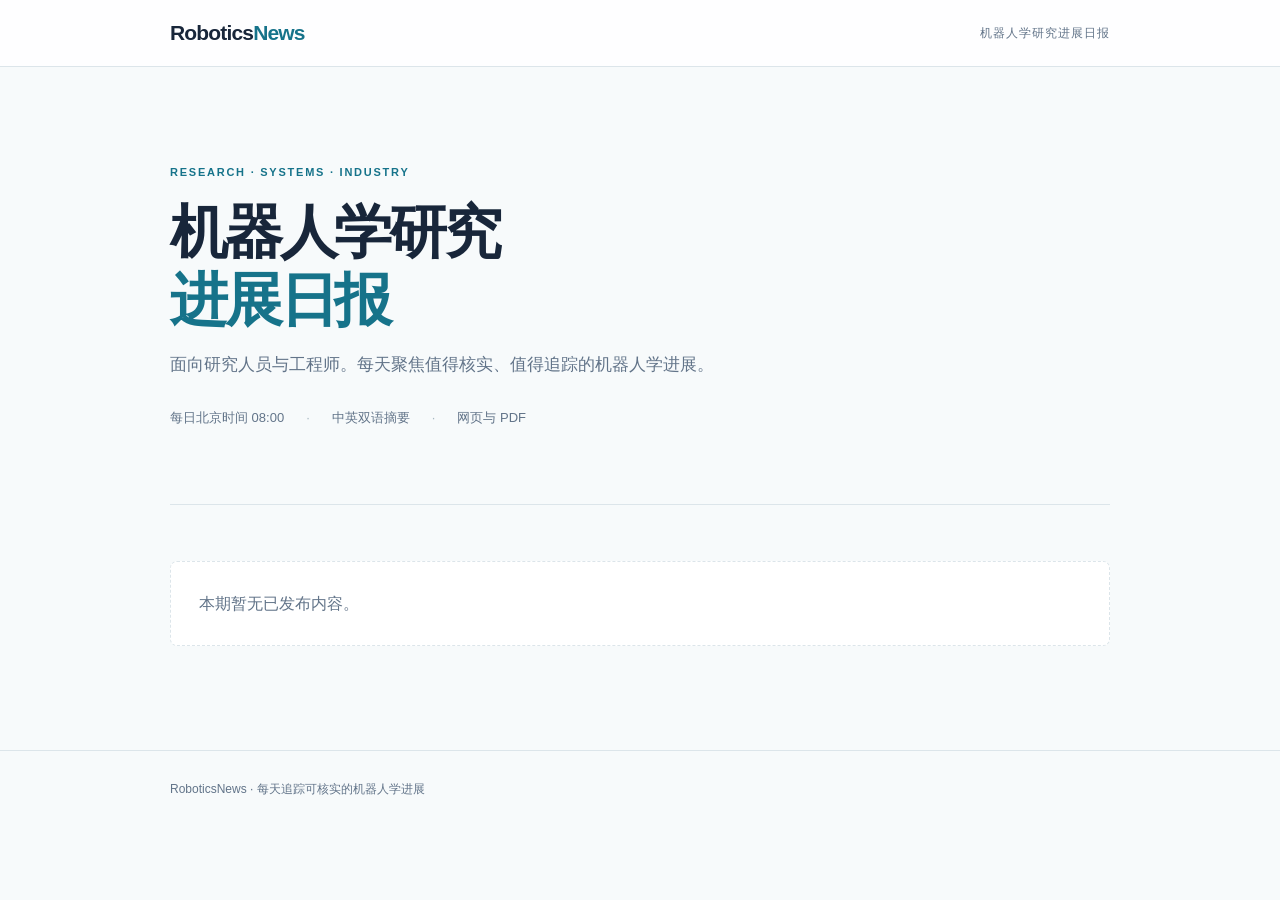
==== docs/index.html @ 25ad9e43 "feat: generate daily webpage and archived PDFs" ====
<!doctype html><html lang="zh-CN"><head><meta charset="utf-8"><meta name="viewport" content="width=device-width, initial-scale=1"><meta name="description" content="机器人学研究进展日报：论文、技术和产业动态"><title>日报 · RoboticsNews</title><link rel="stylesheet" href="style.css"></head><body><header class="site-header"><div class="shell header-inner"><a class="brand" href="index.html">Robotics<span>News</span></a><span class="header-note">机器人学研究进展日报</span></div></header><main class="shell"><section class="hero home-hero"><div class="eyebrow">RESEARCH · SYSTEMS · INDUSTRY</div><h1>机器人学研究<br><em>进展日报</em></h1><p class="hero-sub">面向研究人员与工程师。每天聚焦值得核实、值得追踪的机器人学进展。</p><div class="hero-meta"><span>每日北京时间 08:00</span><span>中英双语摘要</span><span>网页与 PDF</span></div></section><section class="content-section"><p class="empty">本期暂无已发布内容。</p></section></main><footer class="site-footer"><div class="shell">RoboticsNews · 每天追踪可核实的机器人学进展</div></footer></body></html>
---- docs/style.css ----
:root{color-scheme:light;--ink:#18263a;--muted:#627489;--accent:#16738a;--line:#dce5ea;--paper:#f7fafb;--white:#fff}
*{box-sizing:border-box}
html{scroll-behavior:smooth}
body{margin:0;background:var(--paper);color:var(--ink);font-family:Inter,"Noto Sans SC","Microsoft YaHei",-apple-system,BlinkMacSystemFont,"Segoe UI",sans-serif;line-height:1.7}
a{color:var(--accent);text-decoration:none}
a:hover{text-decoration:underline}
.shell{width:min(100% - 40px,940px);margin:auto}
.site-header{border-bottom:1px solid var(--line);background:rgba(255,255,255,.9)}
.header-inner{display:flex;align-items:center;justify-content:space-between;min-height:66px;gap:16px}
.brand{font-size:21px;font-weight:800;letter-spacing:-.04em;color:var(--ink)}
.brand span{color:var(--accent)}
.header-note{font-size:12px;color:var(--muted);letter-spacing:.08em}
.hero{padding:64px 0 42px;border-bottom:1px solid var(--line)}
.home-hero{padding:96px 0 74px}
.eyebrow{font-size:11px;color:var(--accent);font-weight:800;letter-spacing:.16em}
h1{font-size:clamp(34px,6vw,58px);line-height:1.18;letter-spacing:-.055em;margin:16px 0}
h1 em{font-style:normal;color:var(--accent)}
.hero-sub{font-size:17px;color:var(--muted);max-width:680px;margin:0}
.hero-meta{display:flex;flex-wrap:wrap;align-items:center;gap:9px 22px;margin-top:28px;color:var(--muted);font-size:13px}
.hero-meta span+span:before{content:"·";margin-right:22px;color:#a8b8c2}
.pdf-link{background:var(--ink);color:white;border-radius:6px;padding:8px 14px;font-weight:700}
.pdf-link:hover{background:var(--accent);text-decoration:none}
.issue-note{margin:24px 0 0;color:var(--muted);font-size:13px}
.content-section{padding:40px 0 24px}
.section-title{display:flex;align-items:center;gap:12px;margin-bottom:20px}
.section-mark{width:4px;height:22px;background:var(--accent);border-radius:3px}
h2{font-size:23px;letter-spacing:-.025em;margin:0}
.section-count{color:var(--muted);font-size:13px;margin-left:auto}
.entries{display:grid;gap:16px}
.entry{background:var(--white);border:1px solid var(--line);border-radius:9px;padding:25px 28px;box-shadow:0 2px 9px rgba(18,40,56,.025)}
.tags{display:flex;flex-wrap:wrap;gap:6px;margin-bottom:12px}
.tag{font-size:11px;color:#246b7b;background:#e8f4f5;border-radius:4px;padding:2px 8px}
.entry h3{font-size:20px;line-height:1.45;margin:0 0 4px;letter-spacing:-.02em}
.entry p{margin:9px 0;font-size:14px}
.entry .entry-en-title{font-size:13px;color:var(--muted);margin:0 0 16px}
.entry .entry-en{color:#4e6174}
.entry .limitations{color:#5b6673}
.entry-links{display:flex;flex-wrap:wrap;gap:18px;padding-top:12px;font-size:13px;font-weight:700}
.empty{padding:28px;color:var(--muted);background:white;border:1px dashed var(--line);border-radius:7px}
.site-footer{border-top:1px solid var(--line);margin-top:64px;padding:28px 0;color:var(--muted);font-size:12px}
@media(max-width:640px){.shell{width:min(100% - 28px,940px)}.header-note{display:none}.hero{padding:48px 0 32px}.home-hero{padding:64px 0 52px}.hero-sub{font-size:15px}.hero-meta span+span:before{display:none}.entry{padding:20px}.entry h3{font-size:18px}}
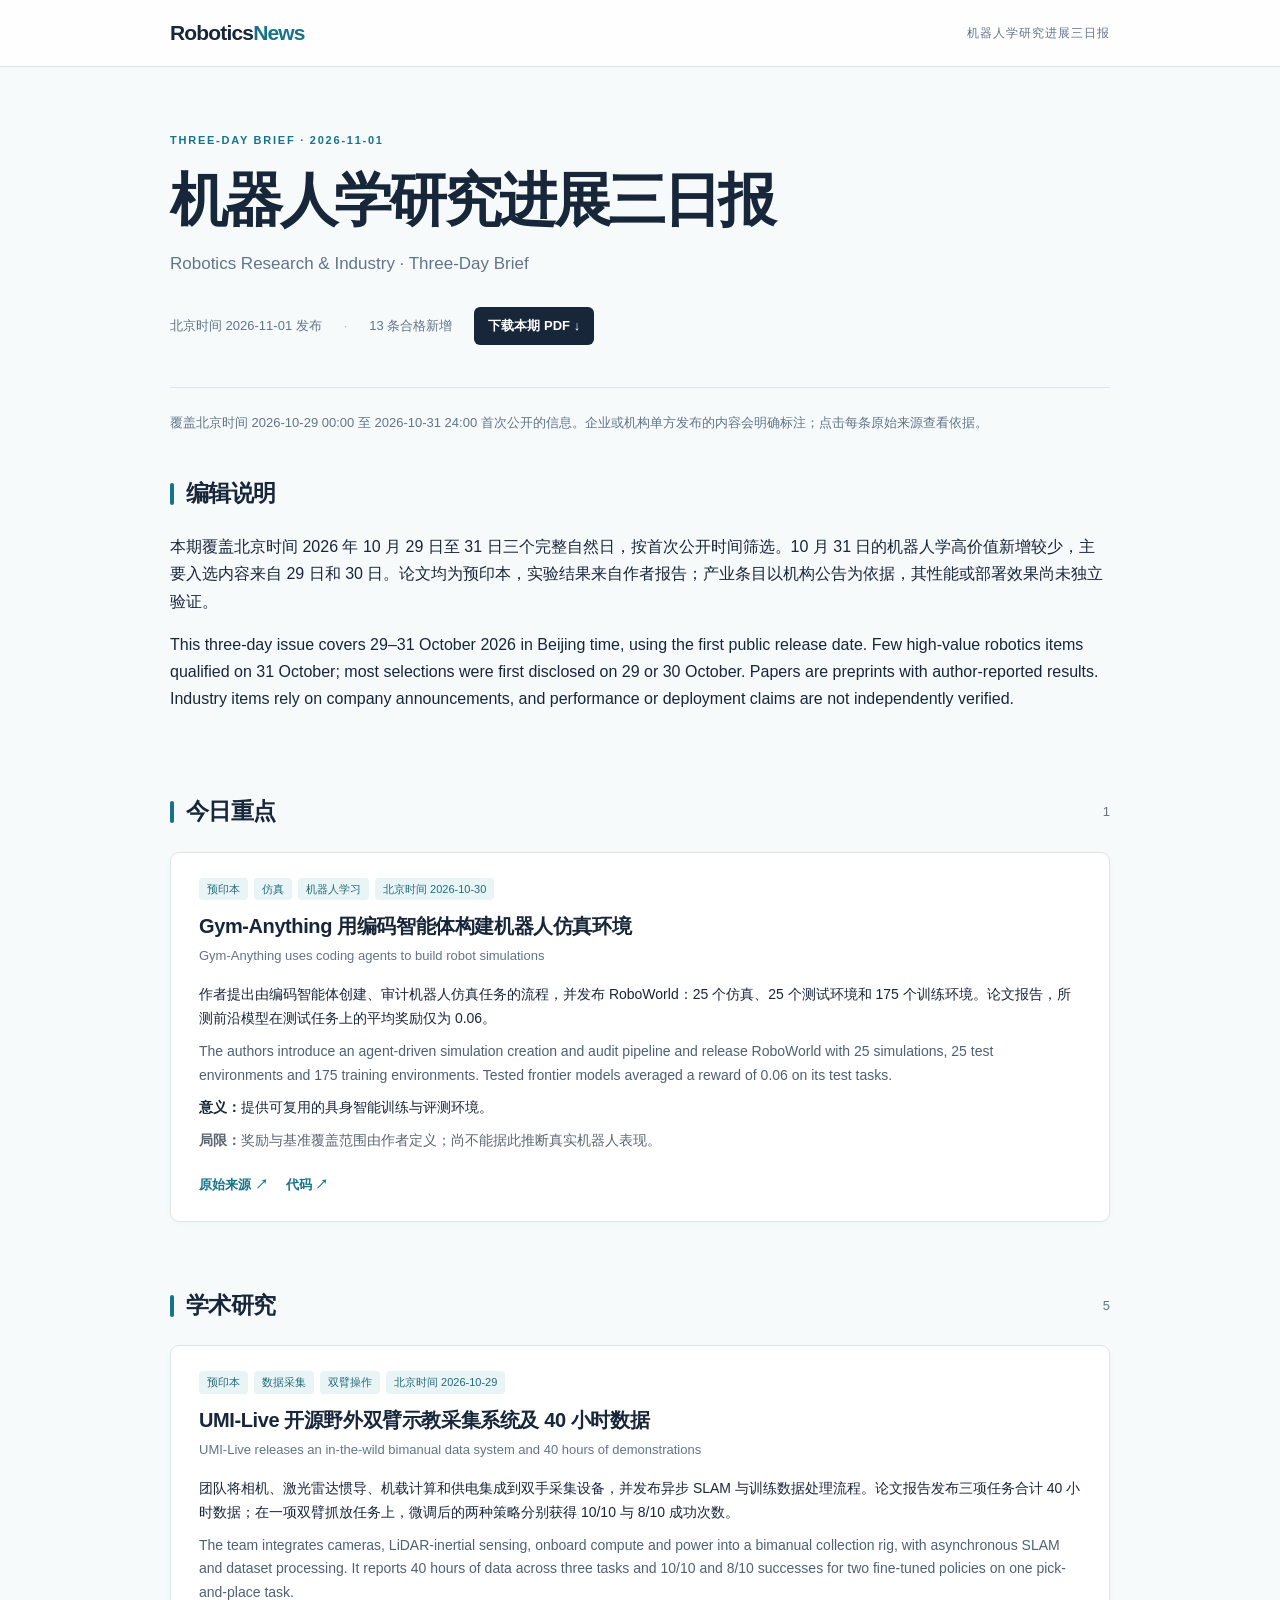
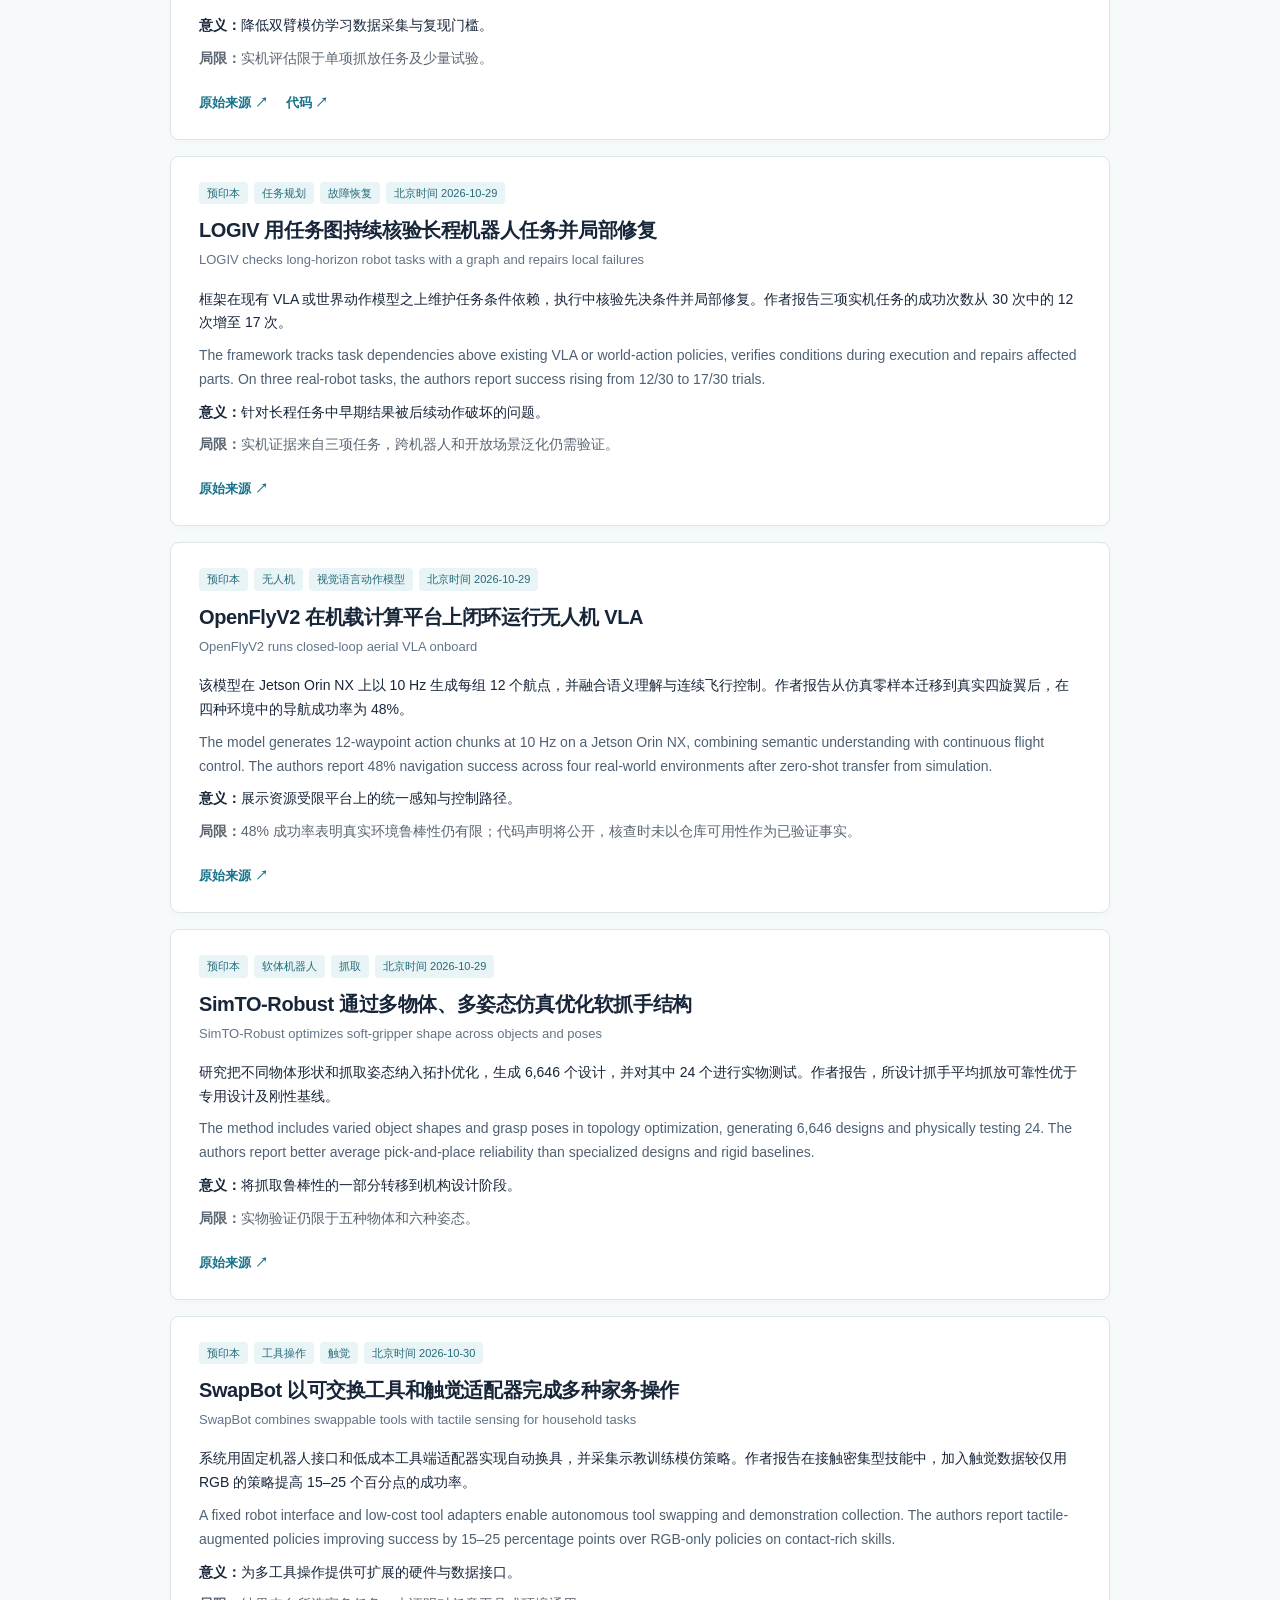
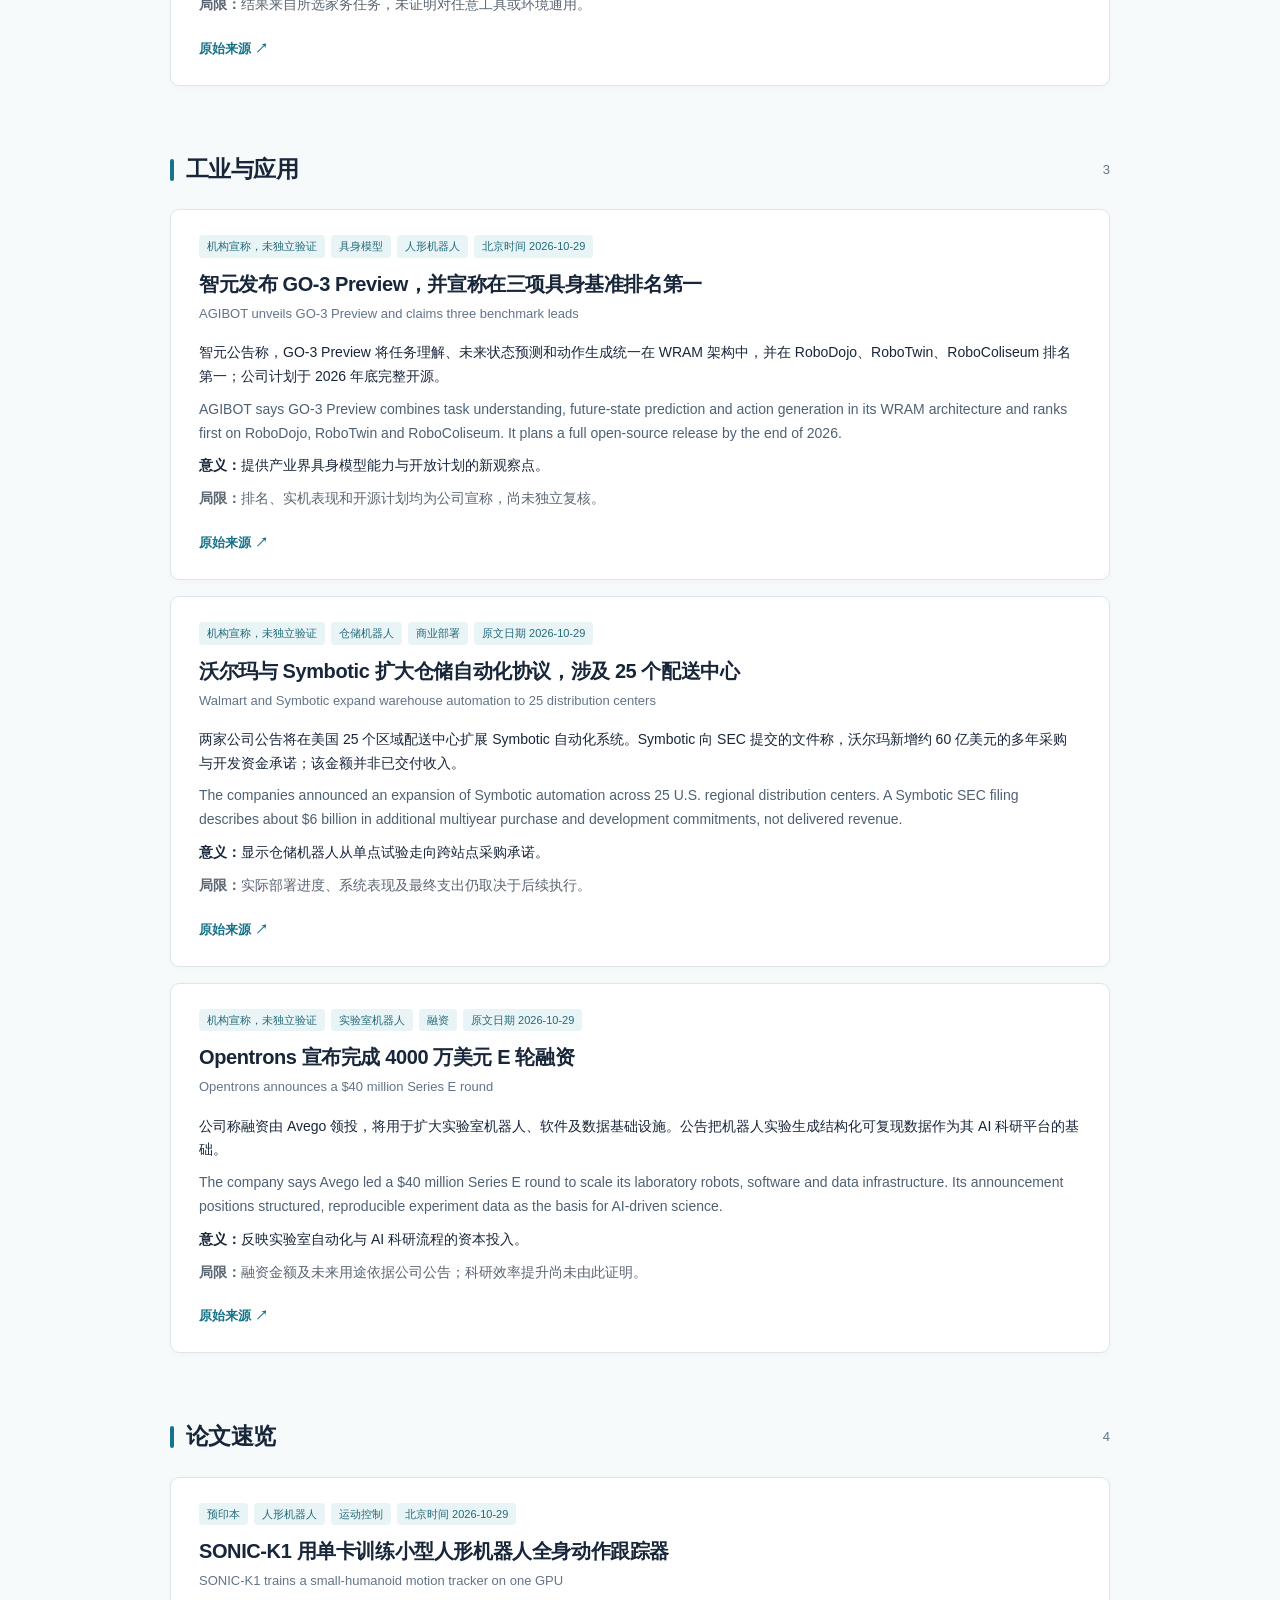
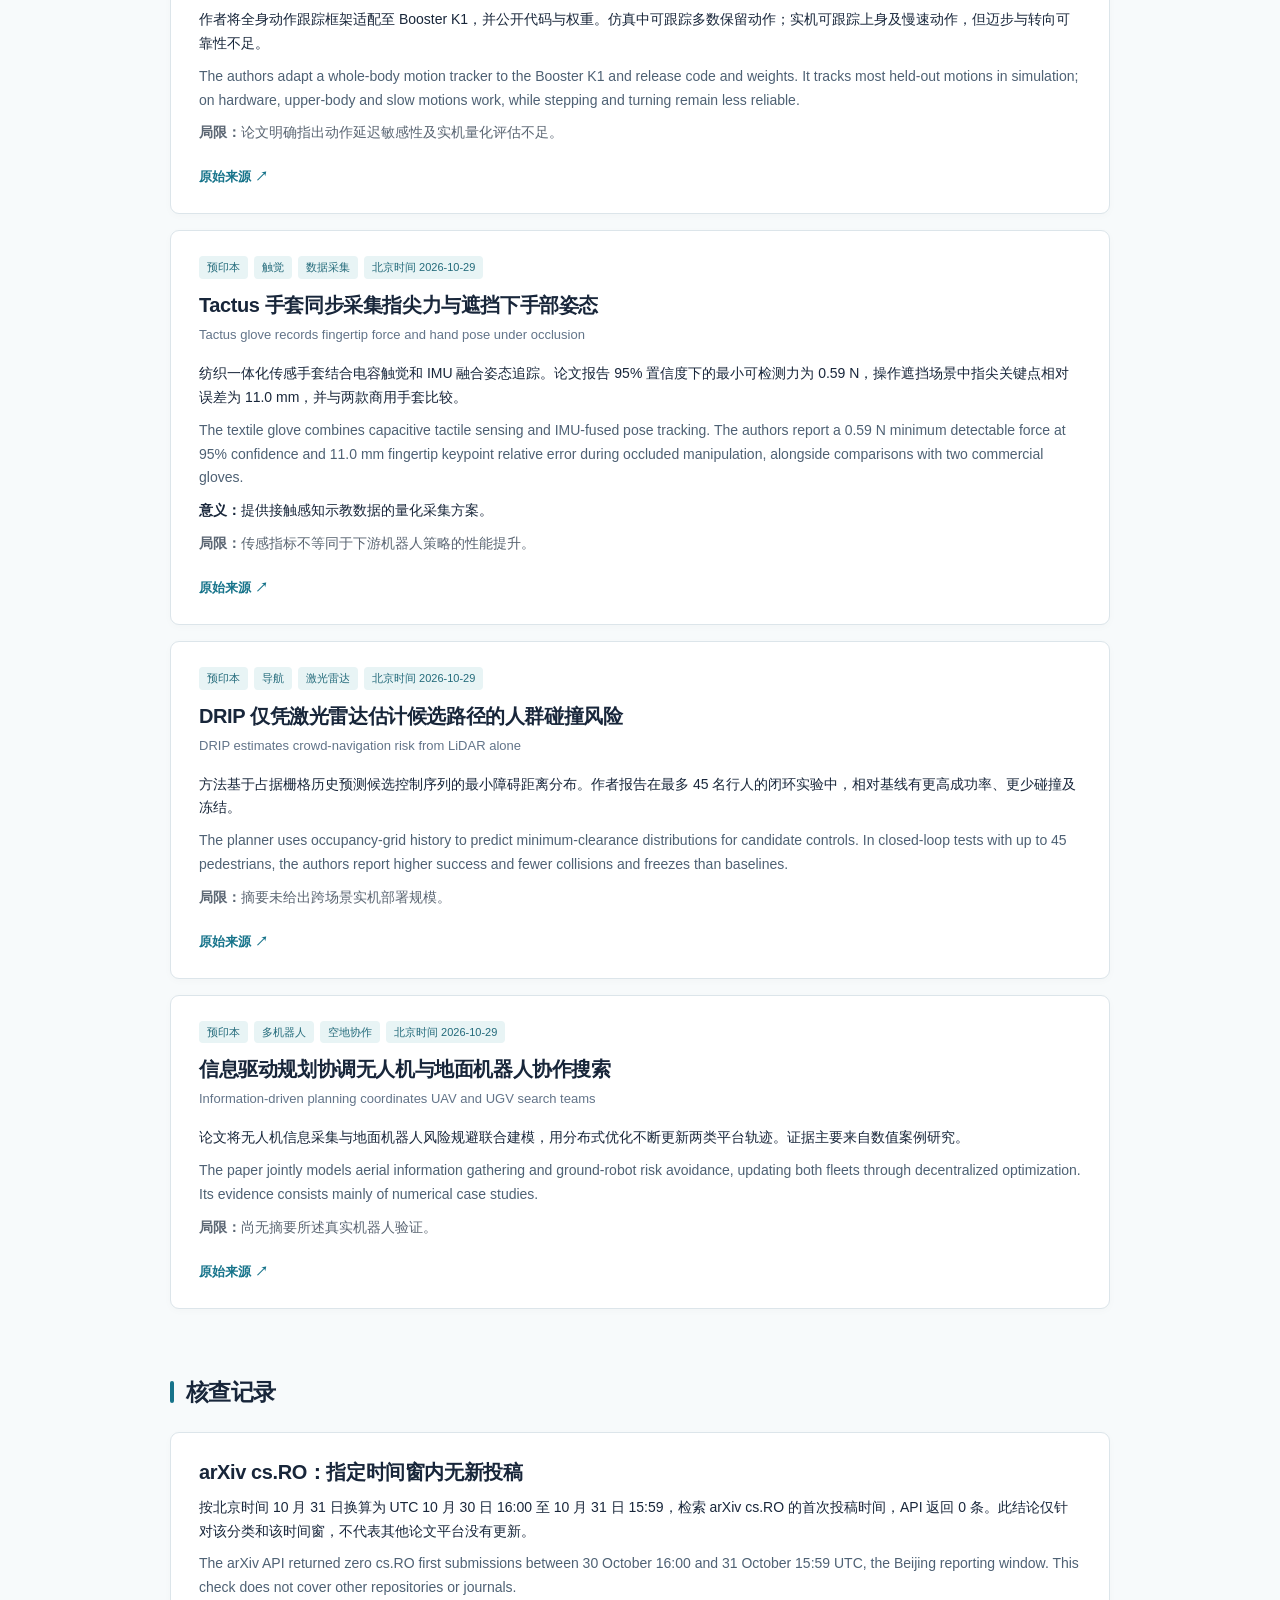
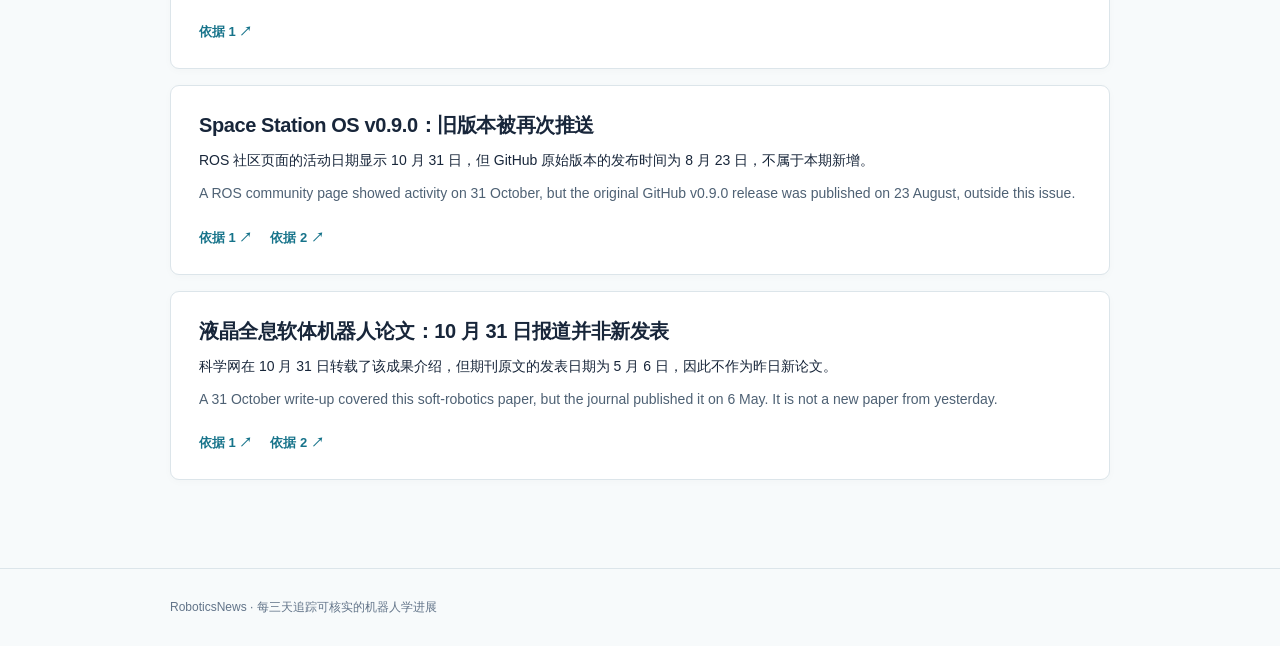
==== commit e5e060f7: "Publish first three-day robotics brief" ====
--- a/docs/index.html
+++ b/docs/index.html
@@ -1 +1 @@
-<!doctype html><html lang="zh-CN"><head><meta charset="utf-8"><meta name="viewport" content="width=device-width, initial-scale=1"><meta name="description" content="机器人学研究进展日报：论文、技术和产业动态"><title>日报 · RoboticsNews</title><link rel="stylesheet" href="style.css"></head><body><header class="site-header"><div class="shell header-inner"><a class="brand" href="index.html">Robotics<span>News</span></a><span class="header-note">机器人学研究进展日报</span></div></header><main class="shell"><section class="hero home-hero"><div class="eyebrow">RESEARCH · SYSTEMS · INDUSTRY</div><h1>机器人学研究<br><em>进展日报</em></h1><p class="hero-sub">面向研究人员与工程师。每天聚焦值得核实、值得追踪的机器人学进展。</p><div class="hero-meta"><span>每日北京时间 08:00</span><span>中英双语摘要</span><span>网页与 PDF</span></div></section><section class="content-section"><p class="empty">本期暂无已发布内容。</p></section></main><footer class="site-footer"><div class="shell">RoboticsNews · 每天追踪可核实的机器人学进展</div></footer></body></html>+<!doctype html><html lang="zh-CN"><head><meta charset="utf-8"><meta name="viewport" content="width=device-width, initial-scale=1"><meta name="description" content="机器人学研究进展三日报：论文、技术和产业动态"><title>2026-11-01 三日报 · RoboticsNews</title><link rel="stylesheet" href="style.css"></head><body><header class="site-header"><div class="shell header-inner"><a class="brand" href="index.html">Robotics<span>News</span></a><span class="header-note">机器人学研究进展三日报</span></div></header><main class="shell"><section class="hero"><div class="eyebrow">THREE-DAY BRIEF · 2026-11-01</div><h1>机器人学研究进展三日报</h1><p class="hero-sub">Robotics Research & Industry · Three-Day Brief</p><div class="hero-meta"><span>北京时间 2026-11-01 发布</span><span>13 条合格新增</span><a class="pdf-link" href="pdf/2026-11-01.pdf">下载本期 PDF ↓</a></div></section><p class="issue-note">覆盖北京时间 2026-10-29 00:00 至 2026-10-31 24:00 首次公开的信息。企业或机构单方发布的内容会明确标注；点击每条原始来源查看依据。</p><section class="content-section"><div class="section-title"><span class="section-mark"></span><h2>编辑说明</h2></div><p>本期覆盖北京时间 2026 年 10 月 29 日至 31 日三个完整自然日，按首次公开时间筛选。10 月 31 日的机器人学高价值新增较少，主要入选内容来自 29 日和 30 日。论文均为预印本，实验结果来自作者报告；产业条目以机构公告为依据，其性能或部署效果尚未独立验证。</p><p class="entry-en" lang="en">This three-day issue covers 29–31 October 2026 in Beijing time, using the first public release date. Few high-value robotics items qualified on 31 October; most selections were first disclosed on 29 or 30 October. Papers are preprints with author-reported results. Industry items rely on company announcements, and performance or deployment claims are not independently verified.</p></section><section class="content-section"><div class="section-title"><span class="section-mark"></span><h2>今日重点</h2><span class="section-count">1</span></div><div class="entries"><article class="entry" id="2026-11-01-gym-anything"><div class="tags"><span class="tag">预印本</span><span class="tag">仿真</span><span class="tag">机器人学习</span><span class="tag">北京时间 2026-10-30</span></div><h3>Gym-Anything 用编码智能体构建机器人仿真环境</h3><p class="entry-en-title">Gym-Anything uses coding agents to build robot simulations</p><p>作者提出由编码智能体创建、审计机器人仿真任务的流程，并发布 RoboWorld：25 个仿真、25 个测试环境和 175 个训练环境。论文报告，所测前沿模型在测试任务上的平均奖励仅为 0.06。</p><p class="entry-en" lang="en">The authors introduce an agent-driven simulation creation and audit pipeline and release RoboWorld with 25 simulations, 25 test environments and 175 training environments. Tested frontier models averaged a reward of 0.06 on its test tasks.</p><p><strong>意义：</strong>提供可复用的具身智能训练与评测环境。</p><p class="limitations"><strong>局限：</strong>奖励与基准覆盖范围由作者定义；尚不能据此推断真实机器人表现。</p><div class="entry-links"><a href="https://arxiv.org/abs/2610.40565" target="_blank" rel="noopener noreferrer">原始来源 ↗</a><a href="https://gym-anything.github.io/robotics" target="_blank" rel="noopener noreferrer">代码 ↗</a></div></article></div></section><section class="content-section"><div class="section-title"><span class="section-mark"></span><h2>学术研究</h2><span class="section-count">5</span></div><div class="entries"><article class="entry" id="2026-11-01-umi-live"><div class="tags"><span class="tag">预印本</span><span class="tag">数据采集</span><span class="tag">双臂操作</span><span class="tag">北京时间 2026-10-29</span></div><h3>UMI-Live 开源野外双臂示教采集系统及 40 小时数据</h3><p class="entry-en-title">UMI-Live releases an in-the-wild bimanual data system and 40 hours of demonstrations</p><p>团队将相机、激光雷达惯导、机载计算和供电集成到双手采集设备，并发布异步 SLAM 与训练数据处理流程。论文报告发布三项任务合计 40 小时数据；在一项双臂抓放任务上，微调后的两种策略分别获得 10/10 与 8/10 成功次数。</p><p class="entry-en" lang="en">The team integrates cameras, LiDAR-inertial sensing, onboard compute and power into a bimanual collection rig, with asynchronous SLAM and dataset processing. It reports 40 hours of data across three tasks and 10/10 and 8/10 successes for two fine-tuned policies on one pick-and-place task.</p><p><strong>意义：</strong>降低双臂模仿学习数据采集与复现门槛。</p><p class="limitations"><strong>局限：</strong>实机评估限于单项抓放任务及少量试验。</p><div class="entry-links"><a href="https://arxiv.org/abs/2610.39385" target="_blank" rel="noopener noreferrer">原始来源 ↗</a><a href="https://umi-live.github.io/" target="_blank" rel="noopener noreferrer">代码 ↗</a></div></article><article class="entry" id="2026-11-01-logiv"><div class="tags"><span class="tag">预印本</span><span class="tag">任务规划</span><span class="tag">故障恢复</span><span class="tag">北京时间 2026-10-29</span></div><h3>LOGIV 用任务图持续核验长程机器人任务并局部修复</h3><p class="entry-en-title">LOGIV checks long-horizon robot tasks with a graph and repairs local failures</p><p>框架在现有 VLA 或世界动作模型之上维护任务条件依赖，执行中核验先决条件并局部修复。作者报告三项实机任务的成功次数从 30 次中的 12 次增至 17 次。</p><p class="entry-en" lang="en">The framework tracks task dependencies above existing VLA or world-action policies, verifies conditions during execution and repairs affected parts. On three real-robot tasks, the authors report success rising from 12/30 to 17/30 trials.</p><p><strong>意义：</strong>针对长程任务中早期结果被后续动作破坏的问题。</p><p class="limitations"><strong>局限：</strong>实机证据来自三项任务，跨机器人和开放场景泛化仍需验证。</p><div class="entry-links"><a href="https://arxiv.org/abs/2610.40016" target="_blank" rel="noopener noreferrer">原始来源 ↗</a></div></article><article class="entry" id="2026-11-01-openflyv2"><div class="tags"><span class="tag">预印本</span><span class="tag">无人机</span><span class="tag">视觉语言动作模型</span><span class="tag">北京时间 2026-10-29</span></div><h3>OpenFlyV2 在机载计算平台上闭环运行无人机 VLA</h3><p class="entry-en-title">OpenFlyV2 runs closed-loop aerial VLA onboard</p><p>该模型在 Jetson Orin NX 上以 10 Hz 生成每组 12 个航点，并融合语义理解与连续飞行控制。作者报告从仿真零样本迁移到真实四旋翼后，在四种环境中的导航成功率为 48%。</p><p class="entry-en" lang="en">The model generates 12-waypoint action chunks at 10 Hz on a Jetson Orin NX, combining semantic understanding with continuous flight control. The authors report 48% navigation success across four real-world environments after zero-shot transfer from simulation.</p><p><strong>意义：</strong>展示资源受限平台上的统一感知与控制路径。</p><p class="limitations"><strong>局限：</strong>48% 成功率表明真实环境鲁棒性仍有限；代码声明将公开，核查时未以仓库可用性作为已验证事实。</p><div class="entry-links"><a href="https://arxiv.org/abs/2610.39287" target="_blank" rel="noopener noreferrer">原始来源 ↗</a></div></article><article class="entry" id="2026-11-01-simto"><div class="tags"><span class="tag">预印本</span><span class="tag">软体机器人</span><span class="tag">抓取</span><span class="tag">北京时间 2026-10-29</span></div><h3>SimTO-Robust 通过多物体、多姿态仿真优化软抓手结构</h3><p class="entry-en-title">SimTO-Robust optimizes soft-gripper shape across objects and poses</p><p>研究把不同物体形状和抓取姿态纳入拓扑优化，生成 6,646 个设计，并对其中 24 个进行实物测试。作者报告，所设计抓手平均抓放可靠性优于专用设计及刚性基线。</p><p class="entry-en" lang="en">The method includes varied object shapes and grasp poses in topology optimization, generating 6,646 designs and physically testing 24. The authors report better average pick-and-place reliability than specialized designs and rigid baselines.</p><p><strong>意义：</strong>将抓取鲁棒性的一部分转移到机构设计阶段。</p><p class="limitations"><strong>局限：</strong>实物验证仍限于五种物体和六种姿态。</p><div class="entry-links"><a href="https://arxiv.org/abs/2610.39560" target="_blank" rel="noopener noreferrer">原始来源 ↗</a></div></article><article class="entry" id="2026-11-01-swapbot"><div class="tags"><span class="tag">预印本</span><span class="tag">工具操作</span><span class="tag">触觉</span><span class="tag">北京时间 2026-10-30</span></div><h3>SwapBot 以可交换工具和触觉适配器完成多种家务操作</h3><p class="entry-en-title">SwapBot combines swappable tools with tactile sensing for household tasks</p><p>系统用固定机器人接口和低成本工具端适配器实现自动换具，并采集示教训练模仿策略。作者报告在接触密集型技能中，加入触觉数据较仅用 RGB 的策略提高 15–25 个百分点的成功率。</p><p class="entry-en" lang="en">A fixed robot interface and low-cost tool adapters enable autonomous tool swapping and demonstration collection. The authors report tactile-augmented policies improving success by 15–25 percentage points over RGB-only policies on contact-rich skills.</p><p><strong>意义：</strong>为多工具操作提供可扩展的硬件与数据接口。</p><p class="limitations"><strong>局限：</strong>结果来自所选家务任务，未证明对任意工具或环境通用。</p><div class="entry-links"><a href="https://arxiv.org/abs/2610.40646" target="_blank" rel="noopener noreferrer">原始来源 ↗</a></div></article></div></section><section class="content-section"><div class="section-title"><span class="section-mark"></span><h2>工业与应用</h2><span class="section-count">3</span></div><div class="entries"><article class="entry" id="2026-11-01-agibot-go3"><div class="tags"><span class="tag">机构宣称，未独立验证</span><span class="tag">具身模型</span><span class="tag">人形机器人</span><span class="tag">北京时间 2026-10-29</span></div><h3>智元发布 GO-3 Preview，并宣称在三项具身基准排名第一</h3><p class="entry-en-title">AGIBOT unveils GO-3 Preview and claims three benchmark leads</p><p>智元公告称，GO-3 Preview 将任务理解、未来状态预测和动作生成统一在 WRAM 架构中，并在 RoboDojo、RoboTwin、RoboColiseum 排名第一；公司计划于 2026 年底完整开源。</p><p class="entry-en" lang="en">AGIBOT says GO-3 Preview combines task understanding, future-state prediction and action generation in its WRAM architecture and ranks first on RoboDojo, RoboTwin and RoboColiseum. It plans a full open-source release by the end of 2026.</p><p><strong>意义：</strong>提供产业界具身模型能力与开放计划的新观察点。</p><p class="limitations"><strong>局限：</strong>排名、实机表现和开源计划均为公司宣称，尚未独立复核。</p><div class="entry-links"><a href="https://www.agibot.com/article/231/detail/133.html" target="_blank" rel="noopener noreferrer">原始来源 ↗</a></div></article><article class="entry" id="2026-11-01-symbotic-walmart"><div class="tags"><span class="tag">机构宣称，未独立验证</span><span class="tag">仓储机器人</span><span class="tag">商业部署</span><span class="tag">原文日期 2026-10-29</span></div><h3>沃尔玛与 Symbotic 扩大仓储自动化协议，涉及 25 个配送中心</h3><p class="entry-en-title">Walmart and Symbotic expand warehouse automation to 25 distribution centers</p><p>两家公司公告将在美国 25 个区域配送中心扩展 Symbotic 自动化系统。Symbotic 向 SEC 提交的文件称，沃尔玛新增约 60 亿美元的多年采购与开发资金承诺；该金额并非已交付收入。</p><p class="entry-en" lang="en">The companies announced an expansion of Symbotic automation across 25 U.S. regional distribution centers. A Symbotic SEC filing describes about $6 billion in additional multiyear purchase and development commitments, not delivered revenue.</p><p><strong>意义：</strong>显示仓储机器人从单点试验走向跨站点采购承诺。</p><p class="limitations"><strong>局限：</strong>实际部署进度、系统表现及最终支出仍取决于后续执行。</p><div class="entry-links"><a href="https://www.symbotic.com/news/walmart-and-symbotic-expand-commercial-agreement-to-support-supply-chain-transformation/" target="_blank" rel="noopener noreferrer">原始来源 ↗</a></div></article><article class="entry" id="2026-11-01-opentrons"><div class="tags"><span class="tag">机构宣称，未独立验证</span><span class="tag">实验室机器人</span><span class="tag">融资</span><span class="tag">原文日期 2026-10-29</span></div><h3>Opentrons 宣布完成 4000 万美元 E 轮融资</h3><p class="entry-en-title">Opentrons announces a $40 million Series E round</p><p>公司称融资由 Avego 领投，将用于扩大实验室机器人、软件及数据基础设施。公告把机器人实验生成结构化可复现数据作为其 AI 科研平台的基础。</p><p class="entry-en" lang="en">The company says Avego led a $40 million Series E round to scale its laboratory robots, software and data infrastructure. Its announcement positions structured, reproducible experiment data as the basis for AI-driven science.</p><p><strong>意义：</strong>反映实验室自动化与 AI 科研流程的资本投入。</p><p class="limitations"><strong>局限：</strong>融资金额及未来用途依据公司公告；科研效率提升尚未由此证明。</p><div class="entry-links"><a href="https://opentrons.com/archives/news/opentrons-announces-40m-series-e-round-to-standardize-ai-driven-science-on-its-robots" target="_blank" rel="noopener noreferrer">原始来源 ↗</a></div></article></div></section><section class="content-section"><div class="section-title"><span class="section-mark"></span><h2>论文速览</h2><span class="section-count">4</span></div><div class="entries"><article class="entry" id="2026-11-01-sonic-k1"><div class="tags"><span class="tag">预印本</span><span class="tag">人形机器人</span><span class="tag">运动控制</span><span class="tag">北京时间 2026-10-29</span></div><h3>SONIC-K1 用单卡训练小型人形机器人全身动作跟踪器</h3><p class="entry-en-title">SONIC-K1 trains a small-humanoid motion tracker on one GPU</p><p>作者将全身动作跟踪框架适配至 Booster K1，并公开代码与权重。仿真中可跟踪多数保留动作；实机可跟踪上身及慢速动作，但迈步与转向可靠性不足。</p><p class="entry-en" lang="en">The authors adapt a whole-body motion tracker to the Booster K1 and release code and weights. It tracks most held-out motions in simulation; on hardware, upper-body and slow motions work, while stepping and turning remain less reliable.</p><p class="limitations"><strong>局限：</strong>论文明确指出动作延迟敏感性及实机量化评估不足。</p><div class="entry-links"><a href="https://arxiv.org/abs/2610.39327" target="_blank" rel="noopener noreferrer">原始来源 ↗</a></div></article><article class="entry" id="2026-11-01-tactus"><div class="tags"><span class="tag">预印本</span><span class="tag">触觉</span><span class="tag">数据采集</span><span class="tag">北京时间 2026-10-29</span></div><h3>Tactus 手套同步采集指尖力与遮挡下手部姿态</h3><p class="entry-en-title">Tactus glove records fingertip force and hand pose under occlusion</p><p>纺织一体化传感手套结合电容触觉和 IMU 融合姿态追踪。论文报告 95% 置信度下的最小可检测力为 0.59 N，操作遮挡场景中指尖关键点相对误差为 11.0 mm，并与两款商用手套比较。</p><p class="entry-en" lang="en">The textile glove combines capacitive tactile sensing and IMU-fused pose tracking. The authors report a 0.59 N minimum detectable force at 95% confidence and 11.0 mm fingertip keypoint relative error during occluded manipulation, alongside comparisons with two commercial gloves.</p><p><strong>意义：</strong>提供接触感知示教数据的量化采集方案。</p><p class="limitations"><strong>局限：</strong>传感指标不等同于下游机器人策略的性能提升。</p><div class="entry-links"><a href="https://arxiv.org/abs/2610.39076" target="_blank" rel="noopener noreferrer">原始来源 ↗</a></div></article><article class="entry" id="2026-11-01-drip"><div class="tags"><span class="tag">预印本</span><span class="tag">导航</span><span class="tag">激光雷达</span><span class="tag">北京时间 2026-10-29</span></div><h3>DRIP 仅凭激光雷达估计候选路径的人群碰撞风险</h3><p class="entry-en-title">DRIP estimates crowd-navigation risk from LiDAR alone</p><p>方法基于占据栅格历史预测候选控制序列的最小障碍距离分布。作者报告在最多 45 名行人的闭环实验中，相对基线有更高成功率、更少碰撞及冻结。</p><p class="entry-en" lang="en">The planner uses occupancy-grid history to predict minimum-clearance distributions for candidate controls. In closed-loop tests with up to 45 pedestrians, the authors report higher success and fewer collisions and freezes than baselines.</p><p class="limitations"><strong>局限：</strong>摘要未给出跨场景实机部署规模。</p><div class="entry-links"><a href="https://arxiv.org/abs/2610.40050" target="_blank" rel="noopener noreferrer">原始来源 ↗</a></div></article><article class="entry" id="2026-11-01-heterogeneous-teams"><div class="tags"><span class="tag">预印本</span><span class="tag">多机器人</span><span class="tag">空地协作</span><span class="tag">北京时间 2026-10-29</span></div><h3>信息驱动规划协调无人机与地面机器人协作搜索</h3><p class="entry-en-title">Information-driven planning coordinates UAV and UGV search teams</p><p>论文将无人机信息采集与地面机器人风险规避联合建模，用分布式优化不断更新两类平台轨迹。证据主要来自数值案例研究。</p><p class="entry-en" lang="en">The paper jointly models aerial information gathering and ground-robot risk avoidance, updating both fleets through decentralized optimization. Its evidence consists mainly of numerical case studies.</p><p class="limitations"><strong>局限：</strong>尚无摘要所述真实机器人验证。</p><div class="entry-links"><a href="https://arxiv.org/abs/2610.39379" target="_blank" rel="noopener noreferrer">原始来源 ↗</a></div></article></div></section><section class="content-section"><div class="section-title"><span class="section-mark"></span><h2>核查记录</h2></div><div class="entries"><article class="entry"><h3>arXiv cs.RO：指定时间窗内无新投稿</h3><p>按北京时间 10 月 31 日换算为 UTC 10 月 30 日 16:00 至 10 月 31 日 15:59，检索 arXiv cs.RO 的首次投稿时间，API 返回 0 条。此结论仅针对该分类和该时间窗，不代表其他论文平台没有更新。</p><p class="entry-en" lang="en">The arXiv API returned zero cs.RO first submissions between 30 October 16:00 and 31 October 15:59 UTC, the Beijing reporting window. This check does not cover other repositories or journals.</p><div class="entry-links"><a href="https://export.arxiv.org/api/query?search_query=cat%3Acs.RO%20AND%20submittedDate%3A%5B202610301600%20TO%202610311559%5D&amp;start=0&amp;max_results=1" target="_blank" rel="noopener noreferrer">依据 1 ↗</a></div></article><article class="entry"><h3>Space Station OS v0.9.0：旧版本被再次推送</h3><p>ROS 社区页面的活动日期显示 10 月 31 日，但 GitHub 原始版本的发布时间为 8 月 23 日，不属于本期新增。</p><p class="entry-en" lang="en">A ROS community page showed activity on 31 October, but the original GitHub v0.9.0 release was published on 23 August, outside this issue.</p><div class="entry-links"><a href="https://discourse.openrobotics.org/t/space-station-os-v0-9-0-released-ros-2-jazzy-pixi-and-a-new-development-baseline/59382" target="_blank" rel="noopener noreferrer">依据 1 ↗</a><a href="https://github.com/space-station-os/space_station_os/releases/tag/v0.9.0" target="_blank" rel="noopener noreferrer">依据 2 ↗</a></div></article><article class="entry"><h3>液晶全息软体机器人论文：10 月 31 日报道并非新发表</h3><p>科学网在 10 月 31 日转载了该成果介绍，但期刊原文的发表日期为 5 月 6 日，因此不作为昨日新论文。</p><p class="entry-en" lang="en">A 31 October write-up covered this soft-robotics paper, but the journal published it on 6 May. It is not a new paper from yesterday.</p><div class="entry-links"><a href="https://news.sciencenet.cn/htmlpaper/2026/10/2026103121349943157356.shtm" target="_blank" rel="noopener noreferrer">依据 1 ↗</a><a href="https://www.nature.com/articles/s41377-026-02287-5" target="_blank" rel="noopener noreferrer">依据 2 ↗</a></div></article></div></section></main><footer class="site-footer"><div class="shell">RoboticsNews · 每三天追踪可核实的机器人学进展</div></footer></body></html>
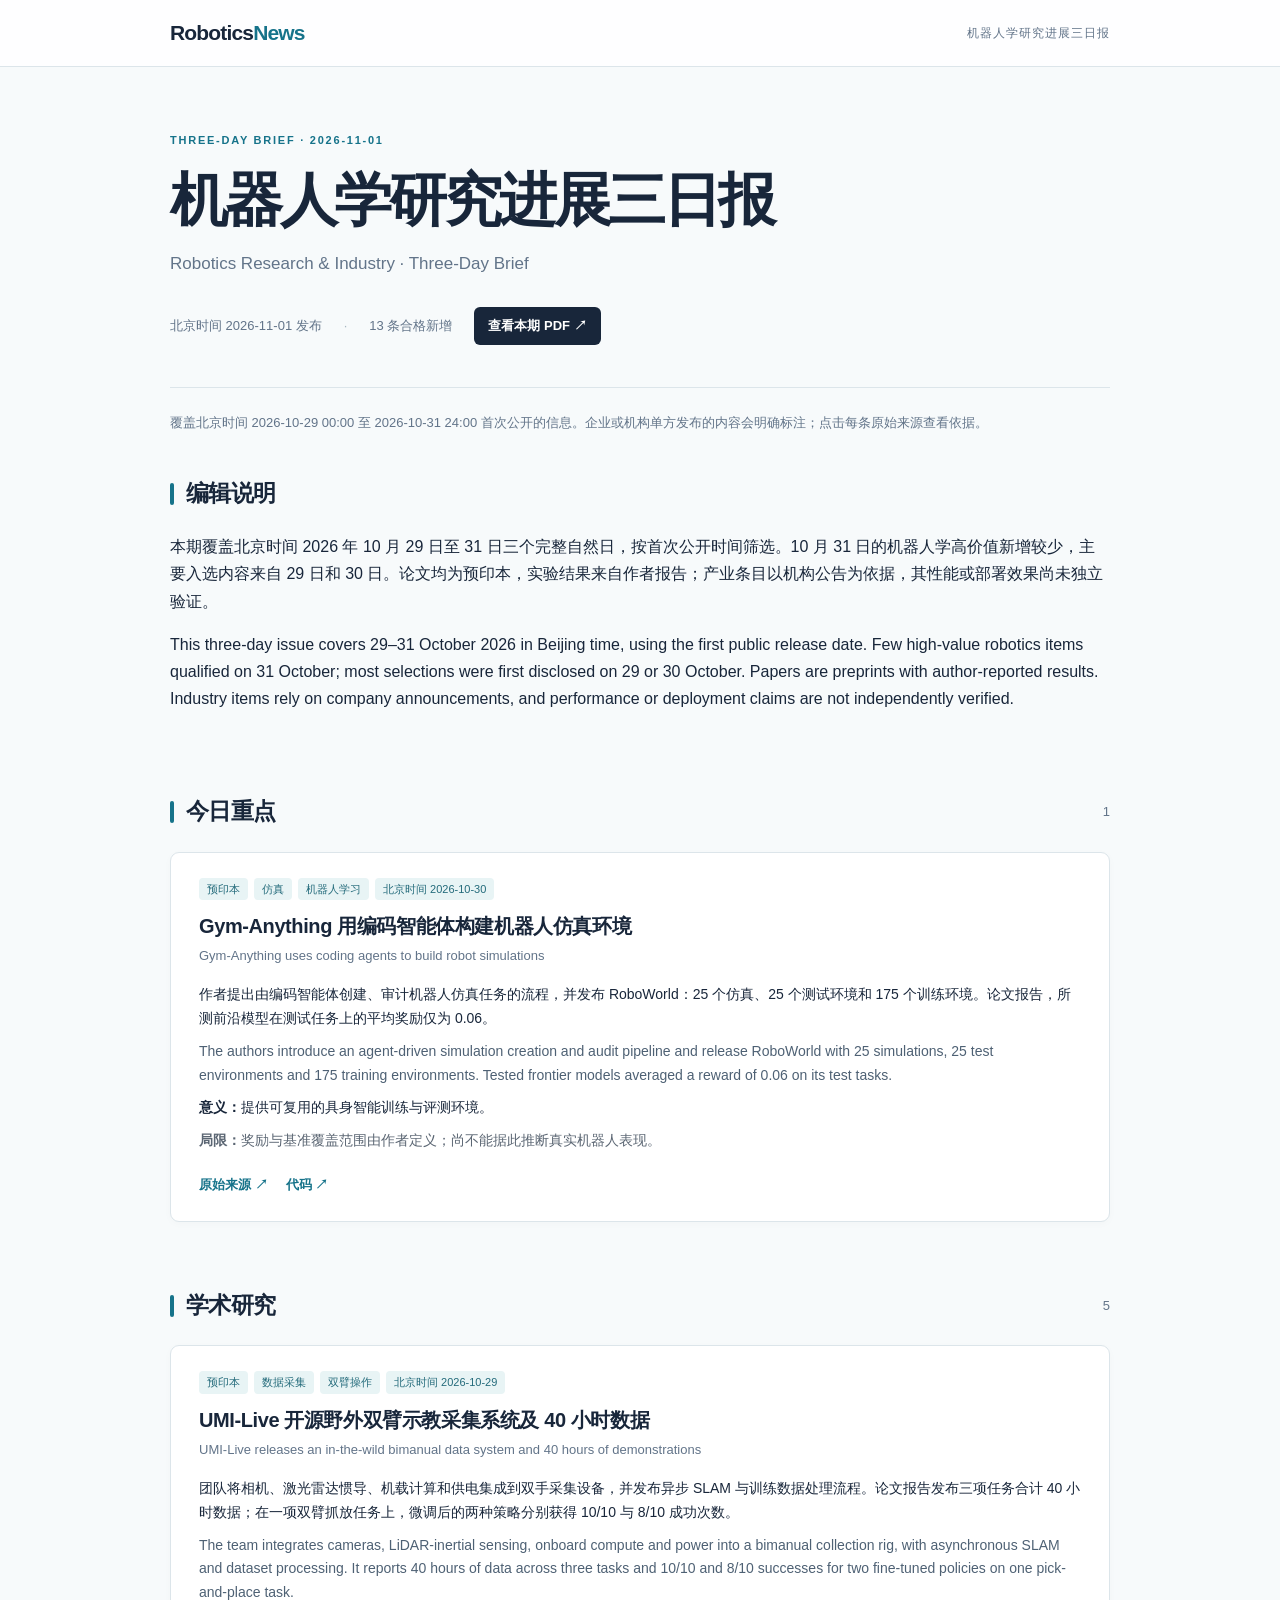
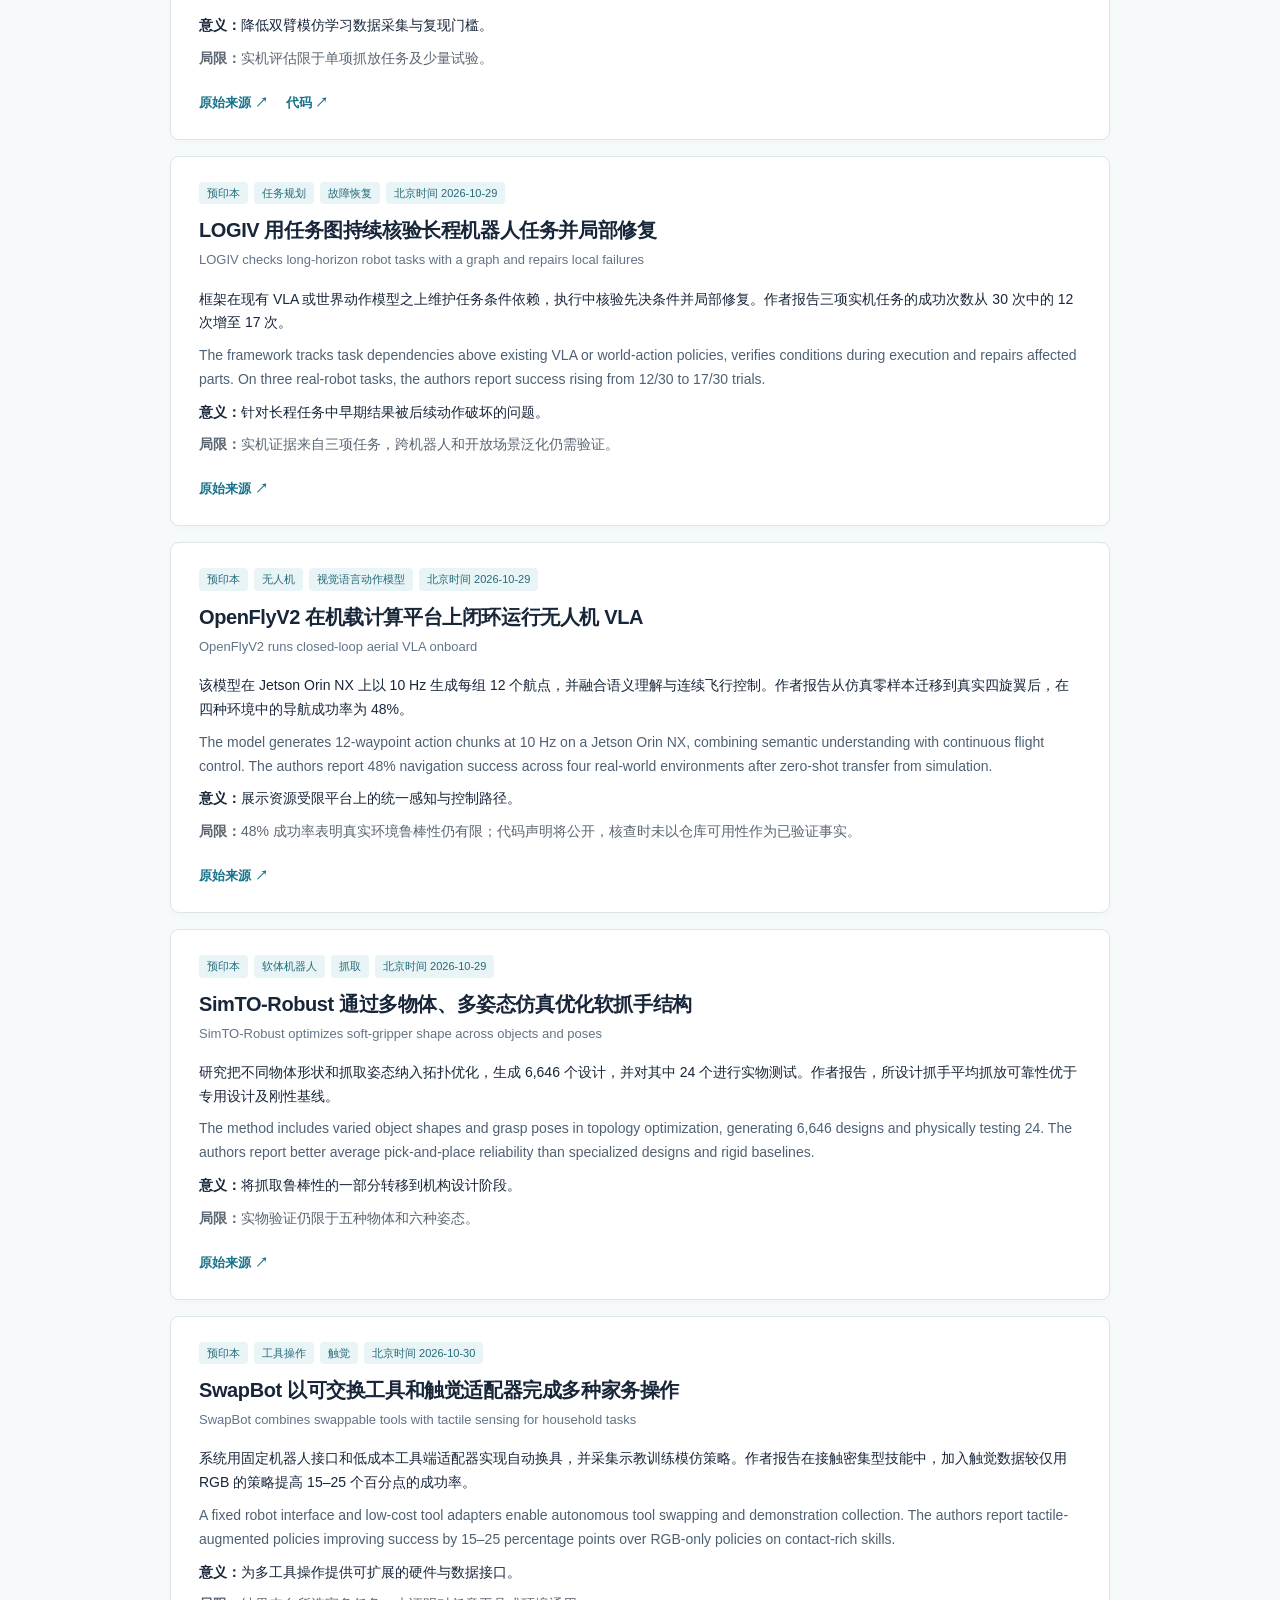
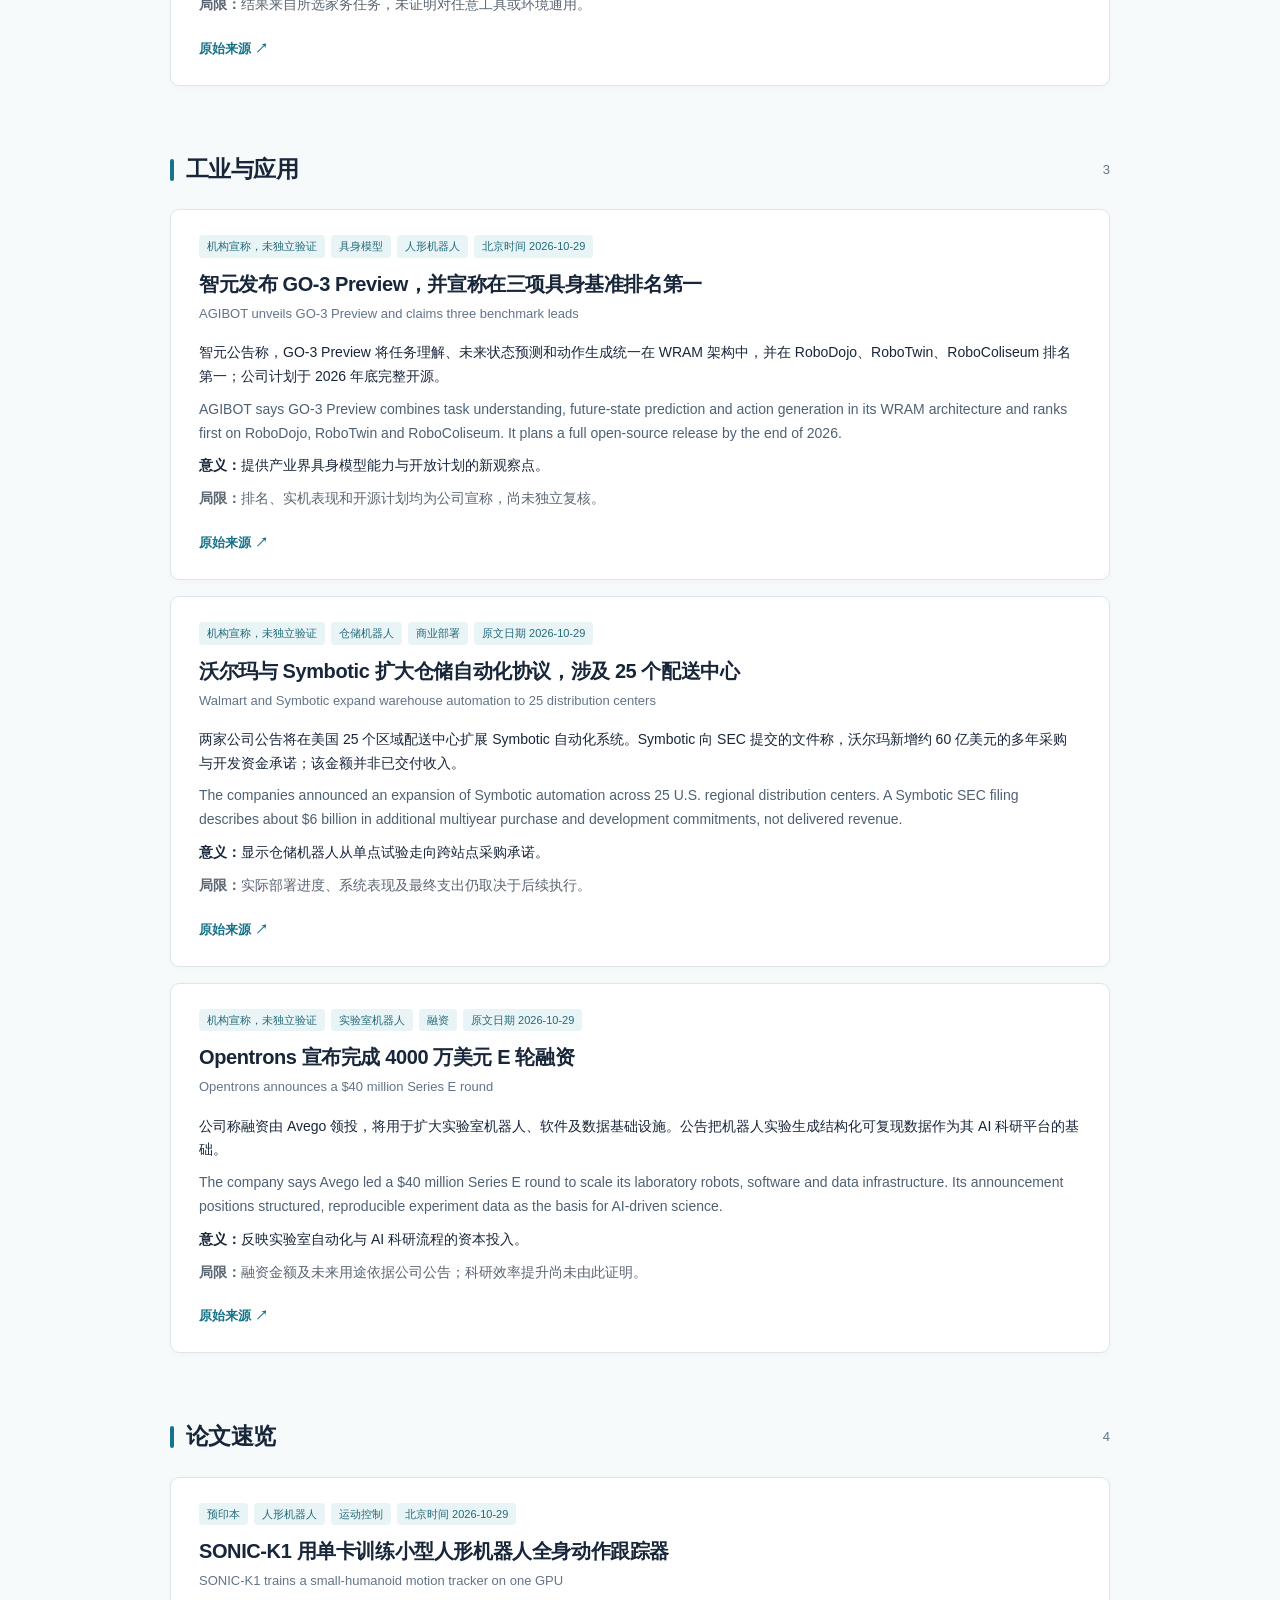
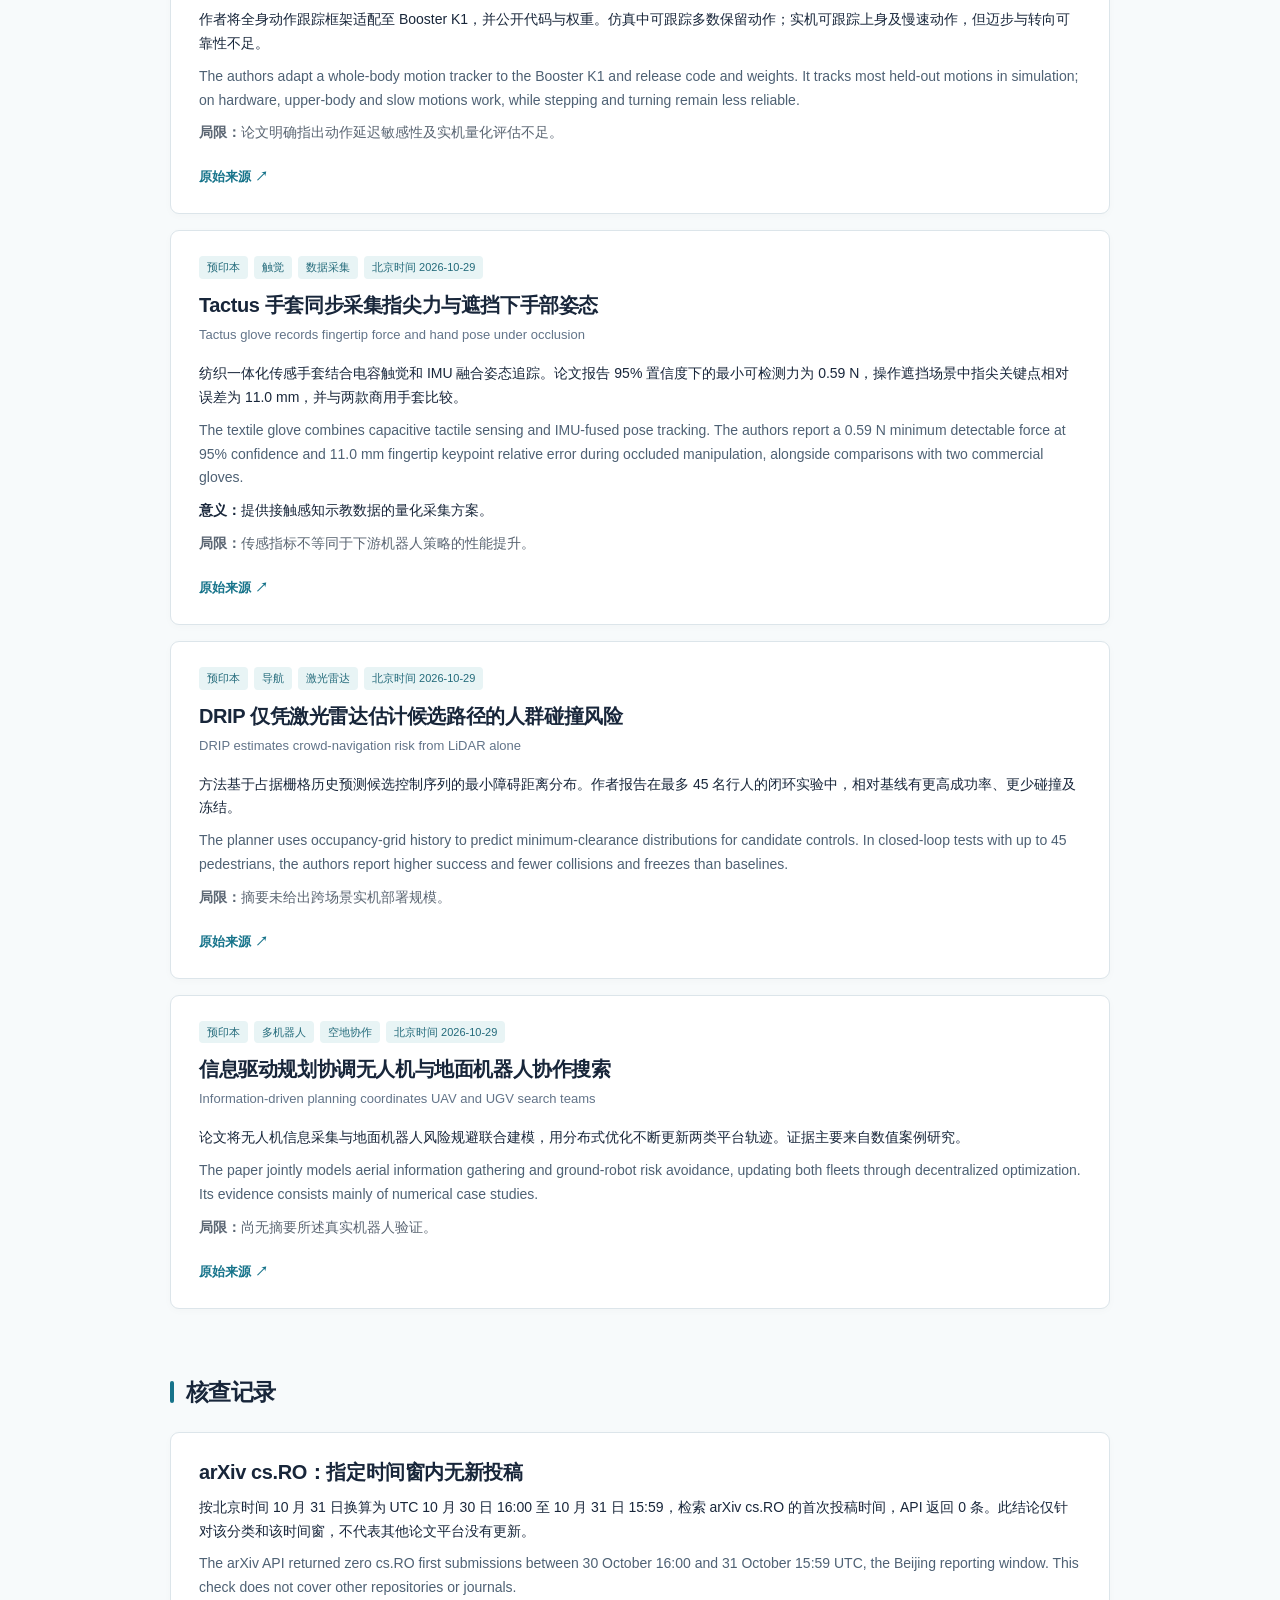
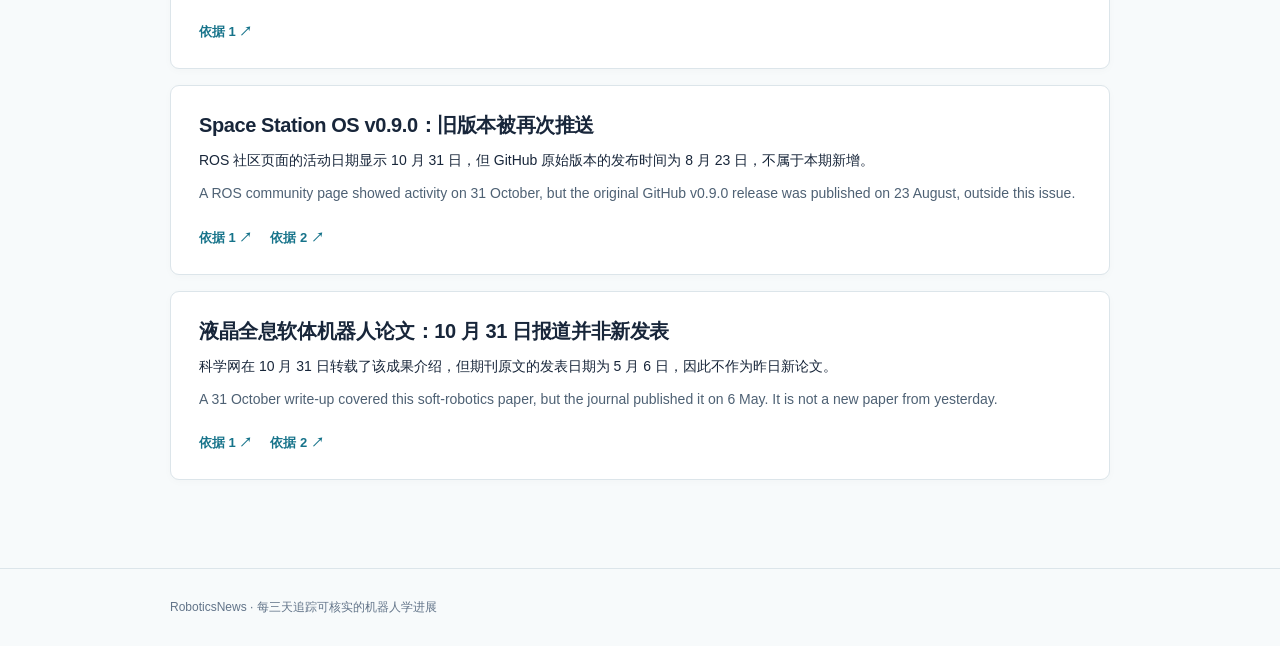
==== commit 0a9edb98: "Store archived PDFs in root diarys directory" ====
--- a/docs/index.html
+++ b/docs/index.html
@@ -1 +1 @@
-<!doctype html><html lang="zh-CN"><head><meta charset="utf-8"><meta name="viewport" content="width=device-width, initial-scale=1"><meta name="description" content="机器人学研究进展三日报：论文、技术和产业动态"><title>2026-11-01 三日报 · RoboticsNews</title><link rel="stylesheet" href="style.css"></head><body><header class="site-header"><div class="shell header-inner"><a class="brand" href="index.html">Robotics<span>News</span></a><span class="header-note">机器人学研究进展三日报</span></div></header><main class="shell"><section class="hero"><div class="eyebrow">THREE-DAY BRIEF · 2026-11-01</div><h1>机器人学研究进展三日报</h1><p class="hero-sub">Robotics Research & Industry · Three-Day Brief</p><div class="hero-meta"><span>北京时间 2026-11-01 发布</span><span>13 条合格新增</span><a class="pdf-link" href="pdf/2026-11-01.pdf">下载本期 PDF ↓</a></div></section><p class="issue-note">覆盖北京时间 2026-10-29 00:00 至 2026-10-31 24:00 首次公开的信息。企业或机构单方发布的内容会明确标注；点击每条原始来源查看依据。</p><section class="content-section"><div class="section-title"><span class="section-mark"></span><h2>编辑说明</h2></div><p>本期覆盖北京时间 2026 年 10 月 29 日至 31 日三个完整自然日，按首次公开时间筛选。10 月 31 日的机器人学高价值新增较少，主要入选内容来自 29 日和 30 日。论文均为预印本，实验结果来自作者报告；产业条目以机构公告为依据，其性能或部署效果尚未独立验证。</p><p class="entry-en" lang="en">This three-day issue covers 29–31 October 2026 in Beijing time, using the first public release date. Few high-value robotics items qualified on 31 October; most selections were first disclosed on 29 or 30 October. Papers are preprints with author-reported results. Industry items rely on company announcements, and performance or deployment claims are not independently verified.</p></section><section class="content-section"><div class="section-title"><span class="section-mark"></span><h2>今日重点</h2><span class="section-count">1</span></div><div class="entries"><article class="entry" id="2026-11-01-gym-anything"><div class="tags"><span class="tag">预印本</span><span class="tag">仿真</span><span class="tag">机器人学习</span><span class="tag">北京时间 2026-10-30</span></div><h3>Gym-Anything 用编码智能体构建机器人仿真环境</h3><p class="entry-en-title">Gym-Anything uses coding agents to build robot simulations</p><p>作者提出由编码智能体创建、审计机器人仿真任务的流程，并发布 RoboWorld：25 个仿真、25 个测试环境和 175 个训练环境。论文报告，所测前沿模型在测试任务上的平均奖励仅为 0.06。</p><p class="entry-en" lang="en">The authors introduce an agent-driven simulation creation and audit pipeline and release RoboWorld with 25 simulations, 25 test environments and 175 training environments. Tested frontier models averaged a reward of 0.06 on its test tasks.</p><p><strong>意义：</strong>提供可复用的具身智能训练与评测环境。</p><p class="limitations"><strong>局限：</strong>奖励与基准覆盖范围由作者定义；尚不能据此推断真实机器人表现。</p><div class="entry-links"><a href="https://arxiv.org/abs/2610.40565" target="_blank" rel="noopener noreferrer">原始来源 ↗</a><a href="https://gym-anything.github.io/robotics" target="_blank" rel="noopener noreferrer">代码 ↗</a></div></article></div></section><section class="content-section"><div class="section-title"><span class="section-mark"></span><h2>学术研究</h2><span class="section-count">5</span></div><div class="entries"><article class="entry" id="2026-11-01-umi-live"><div class="tags"><span class="tag">预印本</span><span class="tag">数据采集</span><span class="tag">双臂操作</span><span class="tag">北京时间 2026-10-29</span></div><h3>UMI-Live 开源野外双臂示教采集系统及 40 小时数据</h3><p class="entry-en-title">UMI-Live releases an in-the-wild bimanual data system and 40 hours of demonstrations</p><p>团队将相机、激光雷达惯导、机载计算和供电集成到双手采集设备，并发布异步 SLAM 与训练数据处理流程。论文报告发布三项任务合计 40 小时数据；在一项双臂抓放任务上，微调后的两种策略分别获得 10/10 与 8/10 成功次数。</p><p class="entry-en" lang="en">The team integrates cameras, LiDAR-inertial sensing, onboard compute and power into a bimanual collection rig, with asynchronous SLAM and dataset processing. It reports 40 hours of data across three tasks and 10/10 and 8/10 successes for two fine-tuned policies on one pick-and-place task.</p><p><strong>意义：</strong>降低双臂模仿学习数据采集与复现门槛。</p><p class="limitations"><strong>局限：</strong>实机评估限于单项抓放任务及少量试验。</p><div class="entry-links"><a href="https://arxiv.org/abs/2610.39385" target="_blank" rel="noopener noreferrer">原始来源 ↗</a><a href="https://umi-live.github.io/" target="_blank" rel="noopener noreferrer">代码 ↗</a></div></article><article class="entry" id="2026-11-01-logiv"><div class="tags"><span class="tag">预印本</span><span class="tag">任务规划</span><span class="tag">故障恢复</span><span class="tag">北京时间 2026-10-29</span></div><h3>LOGIV 用任务图持续核验长程机器人任务并局部修复</h3><p class="entry-en-title">LOGIV checks long-horizon robot tasks with a graph and repairs local failures</p><p>框架在现有 VLA 或世界动作模型之上维护任务条件依赖，执行中核验先决条件并局部修复。作者报告三项实机任务的成功次数从 30 次中的 12 次增至 17 次。</p><p class="entry-en" lang="en">The framework tracks task dependencies above existing VLA or world-action policies, verifies conditions during execution and repairs affected parts. On three real-robot tasks, the authors report success rising from 12/30 to 17/30 trials.</p><p><strong>意义：</strong>针对长程任务中早期结果被后续动作破坏的问题。</p><p class="limitations"><strong>局限：</strong>实机证据来自三项任务，跨机器人和开放场景泛化仍需验证。</p><div class="entry-links"><a href="https://arxiv.org/abs/2610.40016" target="_blank" rel="noopener noreferrer">原始来源 ↗</a></div></article><article class="entry" id="2026-11-01-openflyv2"><div class="tags"><span class="tag">预印本</span><span class="tag">无人机</span><span class="tag">视觉语言动作模型</span><span class="tag">北京时间 2026-10-29</span></div><h3>OpenFlyV2 在机载计算平台上闭环运行无人机 VLA</h3><p class="entry-en-title">OpenFlyV2 runs closed-loop aerial VLA onboard</p><p>该模型在 Jetson Orin NX 上以 10 Hz 生成每组 12 个航点，并融合语义理解与连续飞行控制。作者报告从仿真零样本迁移到真实四旋翼后，在四种环境中的导航成功率为 48%。</p><p class="entry-en" lang="en">The model generates 12-waypoint action chunks at 10 Hz on a Jetson Orin NX, combining semantic understanding with continuous flight control. The authors report 48% navigation success across four real-world environments after zero-shot transfer from simulation.</p><p><strong>意义：</strong>展示资源受限平台上的统一感知与控制路径。</p><p class="limitations"><strong>局限：</strong>48% 成功率表明真实环境鲁棒性仍有限；代码声明将公开，核查时未以仓库可用性作为已验证事实。</p><div class="entry-links"><a href="https://arxiv.org/abs/2610.39287" target="_blank" rel="noopener noreferrer">原始来源 ↗</a></div></article><article class="entry" id="2026-11-01-simto"><div class="tags"><span class="tag">预印本</span><span class="tag">软体机器人</span><span class="tag">抓取</span><span class="tag">北京时间 2026-10-29</span></div><h3>SimTO-Robust 通过多物体、多姿态仿真优化软抓手结构</h3><p class="entry-en-title">SimTO-Robust optimizes soft-gripper shape across objects and poses</p><p>研究把不同物体形状和抓取姿态纳入拓扑优化，生成 6,646 个设计，并对其中 24 个进行实物测试。作者报告，所设计抓手平均抓放可靠性优于专用设计及刚性基线。</p><p class="entry-en" lang="en">The method includes varied object shapes and grasp poses in topology optimization, generating 6,646 designs and physically testing 24. The authors report better average pick-and-place reliability than specialized designs and rigid baselines.</p><p><strong>意义：</strong>将抓取鲁棒性的一部分转移到机构设计阶段。</p><p class="limitations"><strong>局限：</strong>实物验证仍限于五种物体和六种姿态。</p><div class="entry-links"><a href="https://arxiv.org/abs/2610.39560" target="_blank" rel="noopener noreferrer">原始来源 ↗</a></div></article><article class="entry" id="2026-11-01-swapbot"><div class="tags"><span class="tag">预印本</span><span class="tag">工具操作</span><span class="tag">触觉</span><span class="tag">北京时间 2026-10-30</span></div><h3>SwapBot 以可交换工具和触觉适配器完成多种家务操作</h3><p class="entry-en-title">SwapBot combines swappable tools with tactile sensing for household tasks</p><p>系统用固定机器人接口和低成本工具端适配器实现自动换具，并采集示教训练模仿策略。作者报告在接触密集型技能中，加入触觉数据较仅用 RGB 的策略提高 15–25 个百分点的成功率。</p><p class="entry-en" lang="en">A fixed robot interface and low-cost tool adapters enable autonomous tool swapping and demonstration collection. The authors report tactile-augmented policies improving success by 15–25 percentage points over RGB-only policies on contact-rich skills.</p><p><strong>意义：</strong>为多工具操作提供可扩展的硬件与数据接口。</p><p class="limitations"><strong>局限：</strong>结果来自所选家务任务，未证明对任意工具或环境通用。</p><div class="entry-links"><a href="https://arxiv.org/abs/2610.40646" target="_blank" rel="noopener noreferrer">原始来源 ↗</a></div></article></div></section><section class="content-section"><div class="section-title"><span class="section-mark"></span><h2>工业与应用</h2><span class="section-count">3</span></div><div class="entries"><article class="entry" id="2026-11-01-agibot-go3"><div class="tags"><span class="tag">机构宣称，未独立验证</span><span class="tag">具身模型</span><span class="tag">人形机器人</span><span class="tag">北京时间 2026-10-29</span></div><h3>智元发布 GO-3 Preview，并宣称在三项具身基准排名第一</h3><p class="entry-en-title">AGIBOT unveils GO-3 Preview and claims three benchmark leads</p><p>智元公告称，GO-3 Preview 将任务理解、未来状态预测和动作生成统一在 WRAM 架构中，并在 RoboDojo、RoboTwin、RoboColiseum 排名第一；公司计划于 2026 年底完整开源。</p><p class="entry-en" lang="en">AGIBOT says GO-3 Preview combines task understanding, future-state prediction and action generation in its WRAM architecture and ranks first on RoboDojo, RoboTwin and RoboColiseum. It plans a full open-source release by the end of 2026.</p><p><strong>意义：</strong>提供产业界具身模型能力与开放计划的新观察点。</p><p class="limitations"><strong>局限：</strong>排名、实机表现和开源计划均为公司宣称，尚未独立复核。</p><div class="entry-links"><a href="https://www.agibot.com/article/231/detail/133.html" target="_blank" rel="noopener noreferrer">原始来源 ↗</a></div></article><article class="entry" id="2026-11-01-symbotic-walmart"><div class="tags"><span class="tag">机构宣称，未独立验证</span><span class="tag">仓储机器人</span><span class="tag">商业部署</span><span class="tag">原文日期 2026-10-29</span></div><h3>沃尔玛与 Symbotic 扩大仓储自动化协议，涉及 25 个配送中心</h3><p class="entry-en-title">Walmart and Symbotic expand warehouse automation to 25 distribution centers</p><p>两家公司公告将在美国 25 个区域配送中心扩展 Symbotic 自动化系统。Symbotic 向 SEC 提交的文件称，沃尔玛新增约 60 亿美元的多年采购与开发资金承诺；该金额并非已交付收入。</p><p class="entry-en" lang="en">The companies announced an expansion of Symbotic automation across 25 U.S. regional distribution centers. A Symbotic SEC filing describes about $6 billion in additional multiyear purchase and development commitments, not delivered revenue.</p><p><strong>意义：</strong>显示仓储机器人从单点试验走向跨站点采购承诺。</p><p class="limitations"><strong>局限：</strong>实际部署进度、系统表现及最终支出仍取决于后续执行。</p><div class="entry-links"><a href="https://www.symbotic.com/news/walmart-and-symbotic-expand-commercial-agreement-to-support-supply-chain-transformation/" target="_blank" rel="noopener noreferrer">原始来源 ↗</a></div></article><article class="entry" id="2026-11-01-opentrons"><div class="tags"><span class="tag">机构宣称，未独立验证</span><span class="tag">实验室机器人</span><span class="tag">融资</span><span class="tag">原文日期 2026-10-29</span></div><h3>Opentrons 宣布完成 4000 万美元 E 轮融资</h3><p class="entry-en-title">Opentrons announces a $40 million Series E round</p><p>公司称融资由 Avego 领投，将用于扩大实验室机器人、软件及数据基础设施。公告把机器人实验生成结构化可复现数据作为其 AI 科研平台的基础。</p><p class="entry-en" lang="en">The company says Avego led a $40 million Series E round to scale its laboratory robots, software and data infrastructure. Its announcement positions structured, reproducible experiment data as the basis for AI-driven science.</p><p><strong>意义：</strong>反映实验室自动化与 AI 科研流程的资本投入。</p><p class="limitations"><strong>局限：</strong>融资金额及未来用途依据公司公告；科研效率提升尚未由此证明。</p><div class="entry-links"><a href="https://opentrons.com/archives/news/opentrons-announces-40m-series-e-round-to-standardize-ai-driven-science-on-its-robots" target="_blank" rel="noopener noreferrer">原始来源 ↗</a></div></article></div></section><section class="content-section"><div class="section-title"><span class="section-mark"></span><h2>论文速览</h2><span class="section-count">4</span></div><div class="entries"><article class="entry" id="2026-11-01-sonic-k1"><div class="tags"><span class="tag">预印本</span><span class="tag">人形机器人</span><span class="tag">运动控制</span><span class="tag">北京时间 2026-10-29</span></div><h3>SONIC-K1 用单卡训练小型人形机器人全身动作跟踪器</h3><p class="entry-en-title">SONIC-K1 trains a small-humanoid motion tracker on one GPU</p><p>作者将全身动作跟踪框架适配至 Booster K1，并公开代码与权重。仿真中可跟踪多数保留动作；实机可跟踪上身及慢速动作，但迈步与转向可靠性不足。</p><p class="entry-en" lang="en">The authors adapt a whole-body motion tracker to the Booster K1 and release code and weights. It tracks most held-out motions in simulation; on hardware, upper-body and slow motions work, while stepping and turning remain less reliable.</p><p class="limitations"><strong>局限：</strong>论文明确指出动作延迟敏感性及实机量化评估不足。</p><div class="entry-links"><a href="https://arxiv.org/abs/2610.39327" target="_blank" rel="noopener noreferrer">原始来源 ↗</a></div></article><article class="entry" id="2026-11-01-tactus"><div class="tags"><span class="tag">预印本</span><span class="tag">触觉</span><span class="tag">数据采集</span><span class="tag">北京时间 2026-10-29</span></div><h3>Tactus 手套同步采集指尖力与遮挡下手部姿态</h3><p class="entry-en-title">Tactus glove records fingertip force and hand pose under occlusion</p><p>纺织一体化传感手套结合电容触觉和 IMU 融合姿态追踪。论文报告 95% 置信度下的最小可检测力为 0.59 N，操作遮挡场景中指尖关键点相对误差为 11.0 mm，并与两款商用手套比较。</p><p class="entry-en" lang="en">The textile glove combines capacitive tactile sensing and IMU-fused pose tracking. The authors report a 0.59 N minimum detectable force at 95% confidence and 11.0 mm fingertip keypoint relative error during occluded manipulation, alongside comparisons with two commercial gloves.</p><p><strong>意义：</strong>提供接触感知示教数据的量化采集方案。</p><p class="limitations"><strong>局限：</strong>传感指标不等同于下游机器人策略的性能提升。</p><div class="entry-links"><a href="https://arxiv.org/abs/2610.39076" target="_blank" rel="noopener noreferrer">原始来源 ↗</a></div></article><article class="entry" id="2026-11-01-drip"><div class="tags"><span class="tag">预印本</span><span class="tag">导航</span><span class="tag">激光雷达</span><span class="tag">北京时间 2026-10-29</span></div><h3>DRIP 仅凭激光雷达估计候选路径的人群碰撞风险</h3><p class="entry-en-title">DRIP estimates crowd-navigation risk from LiDAR alone</p><p>方法基于占据栅格历史预测候选控制序列的最小障碍距离分布。作者报告在最多 45 名行人的闭环实验中，相对基线有更高成功率、更少碰撞及冻结。</p><p class="entry-en" lang="en">The planner uses occupancy-grid history to predict minimum-clearance distributions for candidate controls. In closed-loop tests with up to 45 pedestrians, the authors report higher success and fewer collisions and freezes than baselines.</p><p class="limitations"><strong>局限：</strong>摘要未给出跨场景实机部署规模。</p><div class="entry-links"><a href="https://arxiv.org/abs/2610.40050" target="_blank" rel="noopener noreferrer">原始来源 ↗</a></div></article><article class="entry" id="2026-11-01-heterogeneous-teams"><div class="tags"><span class="tag">预印本</span><span class="tag">多机器人</span><span class="tag">空地协作</span><span class="tag">北京时间 2026-10-29</span></div><h3>信息驱动规划协调无人机与地面机器人协作搜索</h3><p class="entry-en-title">Information-driven planning coordinates UAV and UGV search teams</p><p>论文将无人机信息采集与地面机器人风险规避联合建模，用分布式优化不断更新两类平台轨迹。证据主要来自数值案例研究。</p><p class="entry-en" lang="en">The paper jointly models aerial information gathering and ground-robot risk avoidance, updating both fleets through decentralized optimization. Its evidence consists mainly of numerical case studies.</p><p class="limitations"><strong>局限：</strong>尚无摘要所述真实机器人验证。</p><div class="entry-links"><a href="https://arxiv.org/abs/2610.39379" target="_blank" rel="noopener noreferrer">原始来源 ↗</a></div></article></div></section><section class="content-section"><div class="section-title"><span class="section-mark"></span><h2>核查记录</h2></div><div class="entries"><article class="entry"><h3>arXiv cs.RO：指定时间窗内无新投稿</h3><p>按北京时间 10 月 31 日换算为 UTC 10 月 30 日 16:00 至 10 月 31 日 15:59，检索 arXiv cs.RO 的首次投稿时间，API 返回 0 条。此结论仅针对该分类和该时间窗，不代表其他论文平台没有更新。</p><p class="entry-en" lang="en">The arXiv API returned zero cs.RO first submissions between 30 October 16:00 and 31 October 15:59 UTC, the Beijing reporting window. This check does not cover other repositories or journals.</p><div class="entry-links"><a href="https://export.arxiv.org/api/query?search_query=cat%3Acs.RO%20AND%20submittedDate%3A%5B202610301600%20TO%202610311559%5D&amp;start=0&amp;max_results=1" target="_blank" rel="noopener noreferrer">依据 1 ↗</a></div></article><article class="entry"><h3>Space Station OS v0.9.0：旧版本被再次推送</h3><p>ROS 社区页面的活动日期显示 10 月 31 日，但 GitHub 原始版本的发布时间为 8 月 23 日，不属于本期新增。</p><p class="entry-en" lang="en">A ROS community page showed activity on 31 October, but the original GitHub v0.9.0 release was published on 23 August, outside this issue.</p><div class="entry-links"><a href="https://discourse.openrobotics.org/t/space-station-os-v0-9-0-released-ros-2-jazzy-pixi-and-a-new-development-baseline/59382" target="_blank" rel="noopener noreferrer">依据 1 ↗</a><a href="https://github.com/space-station-os/space_station_os/releases/tag/v0.9.0" target="_blank" rel="noopener noreferrer">依据 2 ↗</a></div></article><article class="entry"><h3>液晶全息软体机器人论文：10 月 31 日报道并非新发表</h3><p>科学网在 10 月 31 日转载了该成果介绍，但期刊原文的发表日期为 5 月 6 日，因此不作为昨日新论文。</p><p class="entry-en" lang="en">A 31 October write-up covered this soft-robotics paper, but the journal published it on 6 May. It is not a new paper from yesterday.</p><div class="entry-links"><a href="https://news.sciencenet.cn/htmlpaper/2026/10/2026103121349943157356.shtm" target="_blank" rel="noopener noreferrer">依据 1 ↗</a><a href="https://www.nature.com/articles/s41377-026-02287-5" target="_blank" rel="noopener noreferrer">依据 2 ↗</a></div></article></div></section></main><footer class="site-footer"><div class="shell">RoboticsNews · 每三天追踪可核实的机器人学进展</div></footer></body></html>+<!doctype html><html lang="zh-CN"><head><meta charset="utf-8"><meta name="viewport" content="width=device-width, initial-scale=1"><meta name="description" content="机器人学研究进展三日报：论文、技术和产业动态"><title>2026-11-01 三日报 · RoboticsNews</title><link rel="stylesheet" href="style.css"></head><body><header class="site-header"><div class="shell header-inner"><a class="brand" href="index.html">Robotics<span>News</span></a><span class="header-note">机器人学研究进展三日报</span></div></header><main class="shell"><section class="hero"><div class="eyebrow">THREE-DAY BRIEF · 2026-11-01</div><h1>机器人学研究进展三日报</h1><p class="hero-sub">Robotics Research & Industry · Three-Day Brief</p><div class="hero-meta"><span>北京时间 2026-11-01 发布</span><span>13 条合格新增</span><a class="pdf-link" href="https://raw.githubusercontent.com/Hancheng-Guo/RoboticsNews/main/diarys/2026-11-01.pdf" target="_blank" rel="noopener noreferrer">查看本期 PDF ↗</a></div></section><p class="issue-note">覆盖北京时间 2026-10-29 00:00 至 2026-10-31 24:00 首次公开的信息。企业或机构单方发布的内容会明确标注；点击每条原始来源查看依据。</p><section class="content-section"><div class="section-title"><span class="section-mark"></span><h2>编辑说明</h2></div><p>本期覆盖北京时间 2026 年 10 月 29 日至 31 日三个完整自然日，按首次公开时间筛选。10 月 31 日的机器人学高价值新增较少，主要入选内容来自 29 日和 30 日。论文均为预印本，实验结果来自作者报告；产业条目以机构公告为依据，其性能或部署效果尚未独立验证。</p><p class="entry-en" lang="en">This three-day issue covers 29–31 October 2026 in Beijing time, using the first public release date. Few high-value robotics items qualified on 31 October; most selections were first disclosed on 29 or 30 October. Papers are preprints with author-reported results. Industry items rely on company announcements, and performance or deployment claims are not independently verified.</p></section><section class="content-section"><div class="section-title"><span class="section-mark"></span><h2>今日重点</h2><span class="section-count">1</span></div><div class="entries"><article class="entry" id="2026-11-01-gym-anything"><div class="tags"><span class="tag">预印本</span><span class="tag">仿真</span><span class="tag">机器人学习</span><span class="tag">北京时间 2026-10-30</span></div><h3>Gym-Anything 用编码智能体构建机器人仿真环境</h3><p class="entry-en-title">Gym-Anything uses coding agents to build robot simulations</p><p>作者提出由编码智能体创建、审计机器人仿真任务的流程，并发布 RoboWorld：25 个仿真、25 个测试环境和 175 个训练环境。论文报告，所测前沿模型在测试任务上的平均奖励仅为 0.06。</p><p class="entry-en" lang="en">The authors introduce an agent-driven simulation creation and audit pipeline and release RoboWorld with 25 simulations, 25 test environments and 175 training environments. Tested frontier models averaged a reward of 0.06 on its test tasks.</p><p><strong>意义：</strong>提供可复用的具身智能训练与评测环境。</p><p class="limitations"><strong>局限：</strong>奖励与基准覆盖范围由作者定义；尚不能据此推断真实机器人表现。</p><div class="entry-links"><a href="https://arxiv.org/abs/2610.40565" target="_blank" rel="noopener noreferrer">原始来源 ↗</a><a href="https://gym-anything.github.io/robotics" target="_blank" rel="noopener noreferrer">代码 ↗</a></div></article></div></section><section class="content-section"><div class="section-title"><span class="section-mark"></span><h2>学术研究</h2><span class="section-count">5</span></div><div class="entries"><article class="entry" id="2026-11-01-umi-live"><div class="tags"><span class="tag">预印本</span><span class="tag">数据采集</span><span class="tag">双臂操作</span><span class="tag">北京时间 2026-10-29</span></div><h3>UMI-Live 开源野外双臂示教采集系统及 40 小时数据</h3><p class="entry-en-title">UMI-Live releases an in-the-wild bimanual data system and 40 hours of demonstrations</p><p>团队将相机、激光雷达惯导、机载计算和供电集成到双手采集设备，并发布异步 SLAM 与训练数据处理流程。论文报告发布三项任务合计 40 小时数据；在一项双臂抓放任务上，微调后的两种策略分别获得 10/10 与 8/10 成功次数。</p><p class="entry-en" lang="en">The team integrates cameras, LiDAR-inertial sensing, onboard compute and power into a bimanual collection rig, with asynchronous SLAM and dataset processing. It reports 40 hours of data across three tasks and 10/10 and 8/10 successes for two fine-tuned policies on one pick-and-place task.</p><p><strong>意义：</strong>降低双臂模仿学习数据采集与复现门槛。</p><p class="limitations"><strong>局限：</strong>实机评估限于单项抓放任务及少量试验。</p><div class="entry-links"><a href="https://arxiv.org/abs/2610.39385" target="_blank" rel="noopener noreferrer">原始来源 ↗</a><a href="https://umi-live.github.io/" target="_blank" rel="noopener noreferrer">代码 ↗</a></div></article><article class="entry" id="2026-11-01-logiv"><div class="tags"><span class="tag">预印本</span><span class="tag">任务规划</span><span class="tag">故障恢复</span><span class="tag">北京时间 2026-10-29</span></div><h3>LOGIV 用任务图持续核验长程机器人任务并局部修复</h3><p class="entry-en-title">LOGIV checks long-horizon robot tasks with a graph and repairs local failures</p><p>框架在现有 VLA 或世界动作模型之上维护任务条件依赖，执行中核验先决条件并局部修复。作者报告三项实机任务的成功次数从 30 次中的 12 次增至 17 次。</p><p class="entry-en" lang="en">The framework tracks task dependencies above existing VLA or world-action policies, verifies conditions during execution and repairs affected parts. On three real-robot tasks, the authors report success rising from 12/30 to 17/30 trials.</p><p><strong>意义：</strong>针对长程任务中早期结果被后续动作破坏的问题。</p><p class="limitations"><strong>局限：</strong>实机证据来自三项任务，跨机器人和开放场景泛化仍需验证。</p><div class="entry-links"><a href="https://arxiv.org/abs/2610.40016" target="_blank" rel="noopener noreferrer">原始来源 ↗</a></div></article><article class="entry" id="2026-11-01-openflyv2"><div class="tags"><span class="tag">预印本</span><span class="tag">无人机</span><span class="tag">视觉语言动作模型</span><span class="tag">北京时间 2026-10-29</span></div><h3>OpenFlyV2 在机载计算平台上闭环运行无人机 VLA</h3><p class="entry-en-title">OpenFlyV2 runs closed-loop aerial VLA onboard</p><p>该模型在 Jetson Orin NX 上以 10 Hz 生成每组 12 个航点，并融合语义理解与连续飞行控制。作者报告从仿真零样本迁移到真实四旋翼后，在四种环境中的导航成功率为 48%。</p><p class="entry-en" lang="en">The model generates 12-waypoint action chunks at 10 Hz on a Jetson Orin NX, combining semantic understanding with continuous flight control. The authors report 48% navigation success across four real-world environments after zero-shot transfer from simulation.</p><p><strong>意义：</strong>展示资源受限平台上的统一感知与控制路径。</p><p class="limitations"><strong>局限：</strong>48% 成功率表明真实环境鲁棒性仍有限；代码声明将公开，核查时未以仓库可用性作为已验证事实。</p><div class="entry-links"><a href="https://arxiv.org/abs/2610.39287" target="_blank" rel="noopener noreferrer">原始来源 ↗</a></div></article><article class="entry" id="2026-11-01-simto"><div class="tags"><span class="tag">预印本</span><span class="tag">软体机器人</span><span class="tag">抓取</span><span class="tag">北京时间 2026-10-29</span></div><h3>SimTO-Robust 通过多物体、多姿态仿真优化软抓手结构</h3><p class="entry-en-title">SimTO-Robust optimizes soft-gripper shape across objects and poses</p><p>研究把不同物体形状和抓取姿态纳入拓扑优化，生成 6,646 个设计，并对其中 24 个进行实物测试。作者报告，所设计抓手平均抓放可靠性优于专用设计及刚性基线。</p><p class="entry-en" lang="en">The method includes varied object shapes and grasp poses in topology optimization, generating 6,646 designs and physically testing 24. The authors report better average pick-and-place reliability than specialized designs and rigid baselines.</p><p><strong>意义：</strong>将抓取鲁棒性的一部分转移到机构设计阶段。</p><p class="limitations"><strong>局限：</strong>实物验证仍限于五种物体和六种姿态。</p><div class="entry-links"><a href="https://arxiv.org/abs/2610.39560" target="_blank" rel="noopener noreferrer">原始来源 ↗</a></div></article><article class="entry" id="2026-11-01-swapbot"><div class="tags"><span class="tag">预印本</span><span class="tag">工具操作</span><span class="tag">触觉</span><span class="tag">北京时间 2026-10-30</span></div><h3>SwapBot 以可交换工具和触觉适配器完成多种家务操作</h3><p class="entry-en-title">SwapBot combines swappable tools with tactile sensing for household tasks</p><p>系统用固定机器人接口和低成本工具端适配器实现自动换具，并采集示教训练模仿策略。作者报告在接触密集型技能中，加入触觉数据较仅用 RGB 的策略提高 15–25 个百分点的成功率。</p><p class="entry-en" lang="en">A fixed robot interface and low-cost tool adapters enable autonomous tool swapping and demonstration collection. The authors report tactile-augmented policies improving success by 15–25 percentage points over RGB-only policies on contact-rich skills.</p><p><strong>意义：</strong>为多工具操作提供可扩展的硬件与数据接口。</p><p class="limitations"><strong>局限：</strong>结果来自所选家务任务，未证明对任意工具或环境通用。</p><div class="entry-links"><a href="https://arxiv.org/abs/2610.40646" target="_blank" rel="noopener noreferrer">原始来源 ↗</a></div></article></div></section><section class="content-section"><div class="section-title"><span class="section-mark"></span><h2>工业与应用</h2><span class="section-count">3</span></div><div class="entries"><article class="entry" id="2026-11-01-agibot-go3"><div class="tags"><span class="tag">机构宣称，未独立验证</span><span class="tag">具身模型</span><span class="tag">人形机器人</span><span class="tag">北京时间 2026-10-29</span></div><h3>智元发布 GO-3 Preview，并宣称在三项具身基准排名第一</h3><p class="entry-en-title">AGIBOT unveils GO-3 Preview and claims three benchmark leads</p><p>智元公告称，GO-3 Preview 将任务理解、未来状态预测和动作生成统一在 WRAM 架构中，并在 RoboDojo、RoboTwin、RoboColiseum 排名第一；公司计划于 2026 年底完整开源。</p><p class="entry-en" lang="en">AGIBOT says GO-3 Preview combines task understanding, future-state prediction and action generation in its WRAM architecture and ranks first on RoboDojo, RoboTwin and RoboColiseum. It plans a full open-source release by the end of 2026.</p><p><strong>意义：</strong>提供产业界具身模型能力与开放计划的新观察点。</p><p class="limitations"><strong>局限：</strong>排名、实机表现和开源计划均为公司宣称，尚未独立复核。</p><div class="entry-links"><a href="https://www.agibot.com/article/231/detail/133.html" target="_blank" rel="noopener noreferrer">原始来源 ↗</a></div></article><article class="entry" id="2026-11-01-symbotic-walmart"><div class="tags"><span class="tag">机构宣称，未独立验证</span><span class="tag">仓储机器人</span><span class="tag">商业部署</span><span class="tag">原文日期 2026-10-29</span></div><h3>沃尔玛与 Symbotic 扩大仓储自动化协议，涉及 25 个配送中心</h3><p class="entry-en-title">Walmart and Symbotic expand warehouse automation to 25 distribution centers</p><p>两家公司公告将在美国 25 个区域配送中心扩展 Symbotic 自动化系统。Symbotic 向 SEC 提交的文件称，沃尔玛新增约 60 亿美元的多年采购与开发资金承诺；该金额并非已交付收入。</p><p class="entry-en" lang="en">The companies announced an expansion of Symbotic automation across 25 U.S. regional distribution centers. A Symbotic SEC filing describes about $6 billion in additional multiyear purchase and development commitments, not delivered revenue.</p><p><strong>意义：</strong>显示仓储机器人从单点试验走向跨站点采购承诺。</p><p class="limitations"><strong>局限：</strong>实际部署进度、系统表现及最终支出仍取决于后续执行。</p><div class="entry-links"><a href="https://www.symbotic.com/news/walmart-and-symbotic-expand-commercial-agreement-to-support-supply-chain-transformation/" target="_blank" rel="noopener noreferrer">原始来源 ↗</a></div></article><article class="entry" id="2026-11-01-opentrons"><div class="tags"><span class="tag">机构宣称，未独立验证</span><span class="tag">实验室机器人</span><span class="tag">融资</span><span class="tag">原文日期 2026-10-29</span></div><h3>Opentrons 宣布完成 4000 万美元 E 轮融资</h3><p class="entry-en-title">Opentrons announces a $40 million Series E round</p><p>公司称融资由 Avego 领投，将用于扩大实验室机器人、软件及数据基础设施。公告把机器人实验生成结构化可复现数据作为其 AI 科研平台的基础。</p><p class="entry-en" lang="en">The company says Avego led a $40 million Series E round to scale its laboratory robots, software and data infrastructure. Its announcement positions structured, reproducible experiment data as the basis for AI-driven science.</p><p><strong>意义：</strong>反映实验室自动化与 AI 科研流程的资本投入。</p><p class="limitations"><strong>局限：</strong>融资金额及未来用途依据公司公告；科研效率提升尚未由此证明。</p><div class="entry-links"><a href="https://opentrons.com/archives/news/opentrons-announces-40m-series-e-round-to-standardize-ai-driven-science-on-its-robots" target="_blank" rel="noopener noreferrer">原始来源 ↗</a></div></article></div></section><section class="content-section"><div class="section-title"><span class="section-mark"></span><h2>论文速览</h2><span class="section-count">4</span></div><div class="entries"><article class="entry" id="2026-11-01-sonic-k1"><div class="tags"><span class="tag">预印本</span><span class="tag">人形机器人</span><span class="tag">运动控制</span><span class="tag">北京时间 2026-10-29</span></div><h3>SONIC-K1 用单卡训练小型人形机器人全身动作跟踪器</h3><p class="entry-en-title">SONIC-K1 trains a small-humanoid motion tracker on one GPU</p><p>作者将全身动作跟踪框架适配至 Booster K1，并公开代码与权重。仿真中可跟踪多数保留动作；实机可跟踪上身及慢速动作，但迈步与转向可靠性不足。</p><p class="entry-en" lang="en">The authors adapt a whole-body motion tracker to the Booster K1 and release code and weights. It tracks most held-out motions in simulation; on hardware, upper-body and slow motions work, while stepping and turning remain less reliable.</p><p class="limitations"><strong>局限：</strong>论文明确指出动作延迟敏感性及实机量化评估不足。</p><div class="entry-links"><a href="https://arxiv.org/abs/2610.39327" target="_blank" rel="noopener noreferrer">原始来源 ↗</a></div></article><article class="entry" id="2026-11-01-tactus"><div class="tags"><span class="tag">预印本</span><span class="tag">触觉</span><span class="tag">数据采集</span><span class="tag">北京时间 2026-10-29</span></div><h3>Tactus 手套同步采集指尖力与遮挡下手部姿态</h3><p class="entry-en-title">Tactus glove records fingertip force and hand pose under occlusion</p><p>纺织一体化传感手套结合电容触觉和 IMU 融合姿态追踪。论文报告 95% 置信度下的最小可检测力为 0.59 N，操作遮挡场景中指尖关键点相对误差为 11.0 mm，并与两款商用手套比较。</p><p class="entry-en" lang="en">The textile glove combines capacitive tactile sensing and IMU-fused pose tracking. The authors report a 0.59 N minimum detectable force at 95% confidence and 11.0 mm fingertip keypoint relative error during occluded manipulation, alongside comparisons with two commercial gloves.</p><p><strong>意义：</strong>提供接触感知示教数据的量化采集方案。</p><p class="limitations"><strong>局限：</strong>传感指标不等同于下游机器人策略的性能提升。</p><div class="entry-links"><a href="https://arxiv.org/abs/2610.39076" target="_blank" rel="noopener noreferrer">原始来源 ↗</a></div></article><article class="entry" id="2026-11-01-drip"><div class="tags"><span class="tag">预印本</span><span class="tag">导航</span><span class="tag">激光雷达</span><span class="tag">北京时间 2026-10-29</span></div><h3>DRIP 仅凭激光雷达估计候选路径的人群碰撞风险</h3><p class="entry-en-title">DRIP estimates crowd-navigation risk from LiDAR alone</p><p>方法基于占据栅格历史预测候选控制序列的最小障碍距离分布。作者报告在最多 45 名行人的闭环实验中，相对基线有更高成功率、更少碰撞及冻结。</p><p class="entry-en" lang="en">The planner uses occupancy-grid history to predict minimum-clearance distributions for candidate controls. In closed-loop tests with up to 45 pedestrians, the authors report higher success and fewer collisions and freezes than baselines.</p><p class="limitations"><strong>局限：</strong>摘要未给出跨场景实机部署规模。</p><div class="entry-links"><a href="https://arxiv.org/abs/2610.40050" target="_blank" rel="noopener noreferrer">原始来源 ↗</a></div></article><article class="entry" id="2026-11-01-heterogeneous-teams"><div class="tags"><span class="tag">预印本</span><span class="tag">多机器人</span><span class="tag">空地协作</span><span class="tag">北京时间 2026-10-29</span></div><h3>信息驱动规划协调无人机与地面机器人协作搜索</h3><p class="entry-en-title">Information-driven planning coordinates UAV and UGV search teams</p><p>论文将无人机信息采集与地面机器人风险规避联合建模，用分布式优化不断更新两类平台轨迹。证据主要来自数值案例研究。</p><p class="entry-en" lang="en">The paper jointly models aerial information gathering and ground-robot risk avoidance, updating both fleets through decentralized optimization. Its evidence consists mainly of numerical case studies.</p><p class="limitations"><strong>局限：</strong>尚无摘要所述真实机器人验证。</p><div class="entry-links"><a href="https://arxiv.org/abs/2610.39379" target="_blank" rel="noopener noreferrer">原始来源 ↗</a></div></article></div></section><section class="content-section"><div class="section-title"><span class="section-mark"></span><h2>核查记录</h2></div><div class="entries"><article class="entry"><h3>arXiv cs.RO：指定时间窗内无新投稿</h3><p>按北京时间 10 月 31 日换算为 UTC 10 月 30 日 16:00 至 10 月 31 日 15:59，检索 arXiv cs.RO 的首次投稿时间，API 返回 0 条。此结论仅针对该分类和该时间窗，不代表其他论文平台没有更新。</p><p class="entry-en" lang="en">The arXiv API returned zero cs.RO first submissions between 30 October 16:00 and 31 October 15:59 UTC, the Beijing reporting window. This check does not cover other repositories or journals.</p><div class="entry-links"><a href="https://export.arxiv.org/api/query?search_query=cat%3Acs.RO%20AND%20submittedDate%3A%5B202610301600%20TO%202610311559%5D&amp;start=0&amp;max_results=1" target="_blank" rel="noopener noreferrer">依据 1 ↗</a></div></article><article class="entry"><h3>Space Station OS v0.9.0：旧版本被再次推送</h3><p>ROS 社区页面的活动日期显示 10 月 31 日，但 GitHub 原始版本的发布时间为 8 月 23 日，不属于本期新增。</p><p class="entry-en" lang="en">A ROS community page showed activity on 31 October, but the original GitHub v0.9.0 release was published on 23 August, outside this issue.</p><div class="entry-links"><a href="https://discourse.openrobotics.org/t/space-station-os-v0-9-0-released-ros-2-jazzy-pixi-and-a-new-development-baseline/59382" target="_blank" rel="noopener noreferrer">依据 1 ↗</a><a href="https://github.com/space-station-os/space_station_os/releases/tag/v0.9.0" target="_blank" rel="noopener noreferrer">依据 2 ↗</a></div></article><article class="entry"><h3>液晶全息软体机器人论文：10 月 31 日报道并非新发表</h3><p>科学网在 10 月 31 日转载了该成果介绍，但期刊原文的发表日期为 5 月 6 日，因此不作为昨日新论文。</p><p class="entry-en" lang="en">A 31 October write-up covered this soft-robotics paper, but the journal published it on 6 May. It is not a new paper from yesterday.</p><div class="entry-links"><a href="https://news.sciencenet.cn/htmlpaper/2026/10/2026103121349943157356.shtm" target="_blank" rel="noopener noreferrer">依据 1 ↗</a><a href="https://www.nature.com/articles/s41377-026-02287-5" target="_blank" rel="noopener noreferrer">依据 2 ↗</a></div></article></div></section></main><footer class="site-footer"><div class="shell">RoboticsNews · 每三天追踪可核实的机器人学进展</div></footer></body></html>
